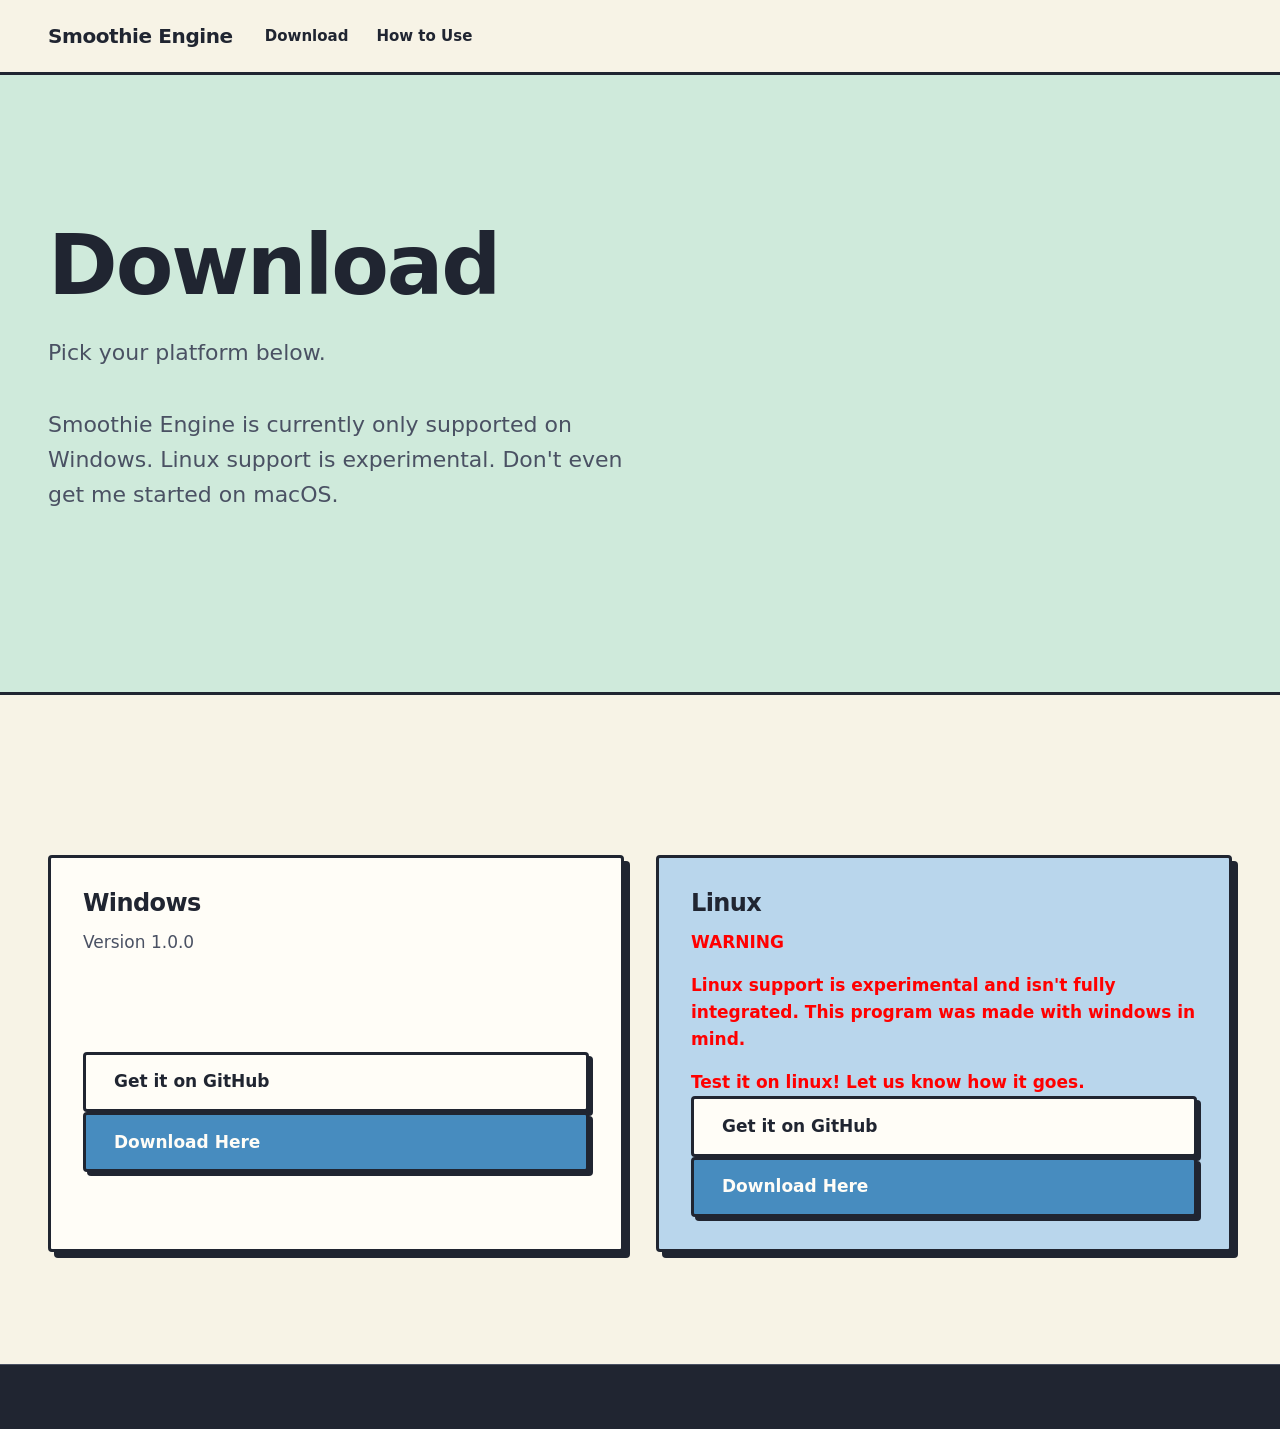
==== download.html @ fceef97a "Update GitHub link and add download button" ====
<!DOCTYPE html>
<html lang="en">
<head>
  <meta charset="UTF-8">
  <meta name="viewport" content="width=device-width, initial-scale=1">
  <title>Download - Smoothie Engine</title>
  <meta name="description" content="Download Smoothie Engine.">
  <link rel="stylesheet" href="style.css">
</head>
<body>

  <a class="skip-link" href="#main">Skip to content</a>

  <header class="site-header">
    <div class="container header-inner">
      <a class="brand" href="index.html">Smoothie Engine</a>
      <nav aria-label="Main">
        <ul class="nav-list">
          <li><a href="download.html" aria-current="page">Download</a></li>
          <li><a href="wiki.html">How to Use</a></li>
        </ul>
      </nav>
    </div>
  </header>

  <main id="main">

    <section class="hero">
      <div class="container">
        <h1>Download</h1>
        <p class="lead">Pick your platform below.</p>
        <p class="lead">Smoothie Engine is currently only supported on Windows. Linux support is experimental. Don't even get me started on macOS.</p>
      </div>
    </section>

    <section class="section">
      <div class="container">
        <div class="card-grid">
          <article class="card card-white">
            <h3>Windows</h3>
            <p>Version 1.0.0</p>
            <p> </p>
            <p> </p>
            <p> </p>
            <p> </p>
            <p> </p>
            <p> </p>
            <a class="button button-secondary" href="https://github.com/seventyyyyyyfour-cell/Smoothie-Engine/releases/tag/MainUpdate" target="_blank">Get it on GitHub</a> <a class="button" href="https://github.com/seventyyyyyyfour-cell/Smoothie-Engine/releases/download/MainUpdate/Smoothie.Engine.zip">Download Here</a>
          </article>
          <article class="card card-blue">
            <h3>Linux</h3>
            <P style="color: #ff0000; font-weight: bold;">WARNING</P>
            <p style="color: #ff0000; font-weight: bold;">Linux support is experimental and isn't fully integrated. This program was made with windows in mind.</p>
            <p style="color: #ff0000; font-weight: bold;">Test it on linux! Let us know how it goes.</p>
            <a class="button button-secondary" href="https://github.com/seventyyyyyyfour-cell/Smoothie-Engine/releases/tag/MainUpdate" target="_blank">Get it on GitHub</a> <a class="button" href="https://github.com/seventyyyyyyfour-cell/Smoothie-Engine/releases/download/MainUpdate/Smoothie.Engine.zip">Download Here</a>
          </article>
        </div>
      </div>
    </section>

  </main>

  <footer class="site-footer">
    <div class="container footer-inner">
      <ul class="nav-list">
        <li><a href="#"></a></li>
        <li><a href="#"></a></li>
      </ul>
    </div>
  </footer>

</body>
</html>
---- style.css ----
:root {
  --cream: #f7f3e6;
  --mint: #cfeadb;
  --mint-deep: #8fd0ad;
  --ink: #202531;
  --blue: #478cbf;
  --blue-soft: #b9d6ec;
  --white: #fffdf7;
  --muted: #4a5163;

  --font-body: system-ui, -apple-system, "Segoe UI", Roboto, "Helvetica Neue", Arial, sans-serif;
  --max-width: 74rem;
  --measure: 36rem;
  --border: 3px solid var(--ink);
  --shadow: 6px 6px 0 var(--ink);
  --radius: 4px;
}

*, *::before, *::after { box-sizing: border-box; }
* { margin: 0; }

html {
  -webkit-text-size-adjust: 100%;
  scroll-behavior: smooth;
  scroll-padding-top: 5rem;
}

body {
  background: var(--cream);
  color: var(--ink);
  font-family: var(--font-body);
  font-size: 1.0625rem;
  line-height: 1.6;
  min-height: 100vh;
  display: flex;
  flex-direction: column;
}

main { flex: 1; }
img, svg, video { display: block; max-width: 100%; height: auto; }

h1, h2, h3 {
  line-height: 1.1;
  letter-spacing: -0.025em;
  font-weight: 800;
}

h1 { font-size: clamp(2.75rem, 7vw + 0.5rem, 5.25rem); max-width: 14ch; }
h2 { font-size: clamp(2rem, 3.5vw + 1rem, 3.25rem); }
h3 { font-size: 1.5rem; margin-bottom: 0.75rem; }

p + p { margin-top: 1rem; }

a { color: inherit; text-underline-offset: 0.2em; }

:focus-visible {
  outline: 3px solid var(--blue);
  outline-offset: 3px;
}

.container {
  width: min(100% - 2.5rem, var(--max-width));
  margin-inline: auto;
}

.section { padding-block: clamp(4rem, 9vw, 7rem); }
.section-mint { background: var(--mint); border-block: var(--border); }

.section-intro {
  color: var(--muted);
  font-size: 1.25rem;
  margin-top: 1rem;
}

.split {
  display: grid;
  gap: 2rem 4rem;
  grid-template-columns: 1fr;
}

@media (min-width: 52rem) {
  .split { grid-template-columns: 1fr 1fr; align-items: start; }
}

.prose { max-width: var(--measure); font-size: 1.1875rem; }

.skip-link {
  position: absolute;
  left: 1rem;
  top: -4rem;
  background: var(--ink);
  color: var(--cream);
  padding: 0.6rem 1rem;
  z-index: 20;
}
.skip-link:focus { top: 1rem; }

.site-header {
  position: sticky;
  top: 0;
  z-index: 10;
  background: var(--cream);
  border-bottom: var(--border);
}

.header-inner {
  display: flex;
  align-items: center;
  gap: 2rem;
  min-height: 4.5rem;
}

.brand {
  font-weight: 800;
  font-size: 1.25rem;
  letter-spacing: -0.02em;
  text-decoration: none;
}

.header-inner nav { margin-right: auto; }

.nav-list {
  display: flex;
  gap: 1.75rem;
  list-style: none;
  padding: 0;
}

.nav-list a {
  text-decoration: none;
  font-weight: 600;
  font-size: 0.9375rem;
}

.nav-list a:hover { text-decoration: underline; text-decoration-thickness: 3px; }

@media (max-width: 52rem) {
  .header-inner nav { display: none; }
  .header-inner { justify-content: space-between; }
}

.button {
  display: inline-block;
  background: var(--blue);
  color: var(--white);
  font-weight: 700;
  text-decoration: none;
  padding: 0.85rem 1.75rem;
  border: var(--border);
  border-radius: var(--radius);
  box-shadow: 4px 4px 0 var(--ink);
  transition: transform 0.1s ease, box-shadow 0.1s ease;
}

.button:hover {
  transform: translate(2px, 2px);
  box-shadow: 2px 2px 0 var(--ink);
}

.button:active {
  transform: translate(4px, 4px);
  box-shadow: 0 0 0 var(--ink);
}

.button-small { padding: 0.5rem 1.1rem; font-size: 0.9375rem; box-shadow: 3px 3px 0 var(--ink); }

.button-secondary { background: var(--white); color: var(--ink); }

.button-row { display: flex; flex-wrap: wrap; gap: 1.25rem; }

.hero {
  background: var(--mint);
  border-bottom: var(--border);
  padding-block: clamp(4.5rem, 12vw, 9rem);
}

.lead {
  font-size: clamp(1.125rem, 1vw + 1rem, 1.375rem);
  max-width: var(--measure);
  margin-block: 1.5rem 2.25rem;
  color: var(--muted);
}

.card-grid {
  display: grid;
  gap: 2rem;
  grid-template-columns: repeat(auto-fit, minmax(17rem, 1fr));
  margin-top: 3rem;
}

.card {
  border: var(--border);
  border-radius: var(--radius);
  box-shadow: var(--shadow);
  padding: 2rem;
  min-height: 17rem;
  display: flex;
  flex-direction: column;
}

.card-white { background: var(--white); }
.card-mint { background: var(--mint); }
.card-blue { background: var(--blue-soft); }

.card p { color: var(--muted); }

.card-link {
  margin-top: auto;
  padding-top: 2rem;
  font-weight: 700;
}

.cta {
  background: var(--ink);
  color: var(--cream);
  padding-block: clamp(4rem, 10vw, 7rem);
}

.cta .lead { color: var(--blue-soft); }
.cta .lead a { color: var(--cream); }
.cta .button { border-color: var(--cream); box-shadow: 4px 4px 0 var(--mint-deep); }
.cta .button:hover { box-shadow: 2px 2px 0 var(--mint-deep); }

.site-footer {
  background: var(--ink);
  color: var(--blue-soft);
  border-top: 1px solid var(--muted);
  padding-block: 2rem;
  font-size: 0.9375rem;
}

.site-footer .nav-list a { font-weight: 500; }

.footer-inner {
  display: flex;
  flex-wrap: wrap;
  justify-content: space-between;
  gap: 1rem;
}

@media (prefers-reduced-motion: reduce) {
  html { scroll-behavior: auto; }
  * { transition: none !important; }
}
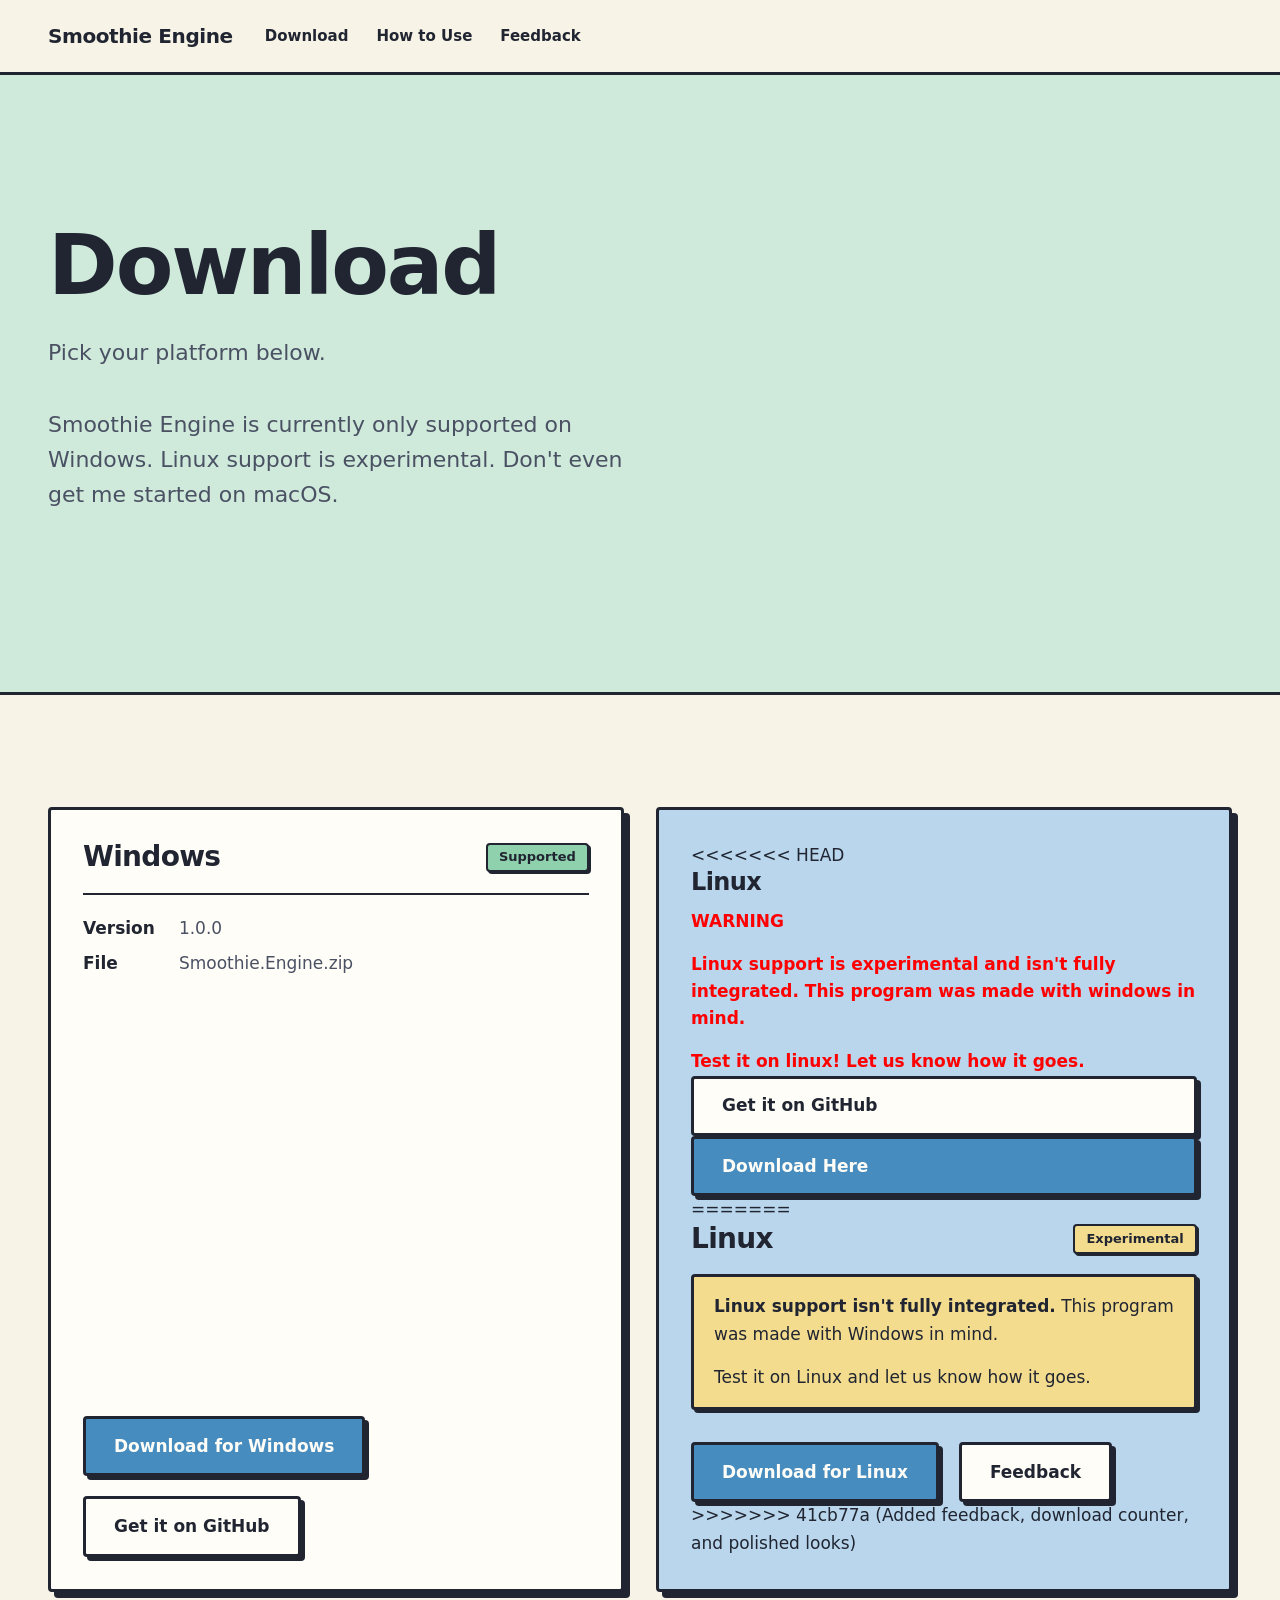
==== commit 4b071b1c: "Added feedback, download counter, and polished looks" ====
--- a/download.html
+++ b/download.html
@@ -6,6 +6,7 @@
   <title>Download - Smoothie Engine</title>
   <meta name="description" content="Download Smoothie Engine.">
   <link rel="stylesheet" href="style.css">
+  <link rel="icon" type="image/png" href="Smoothie_Engine_Icon.png">
 </head>
 <body>
 
@@ -18,6 +19,7 @@
         <ul class="nav-list">
           <li><a href="download.html" aria-current="page">Download</a></li>
           <li><a href="wiki.html">How to Use</a></li>
+          <li><a href="index.html#feedback">Feedback</a></li>
         </ul>
       </nav>
     </div>
@@ -30,30 +32,54 @@
         <h1>Download</h1>
         <p class="lead">Pick your platform below.</p>
         <p class="lead">Smoothie Engine is currently only supported on Windows. Linux support is experimental. Don't even get me started on macOS.</p>
+        <p class="download-count" aria-live="polite">
+          <strong id="dl-count">…</strong> <span>downloads</span>
+        </p>
       </div>
     </section>
 
     <section class="section">
       <div class="container">
-        <div class="card-grid">
+        <div class="card-grid download-grid">
+
           <article class="card card-white">
-            <h3>Windows</h3>
-            <p>Version 1.0.0</p>
-            <p> </p>
-            <p> </p>
-            <p> </p>
-            <p> </p>
-            <p> </p>
-            <p> </p>
-            <a class="button button-secondary" href="https://github.com/seventyyyyyyfour-cell/Smoothie-Engine/releases/tag/MainUpdate" target="_blank">Get it on GitHub</a> <a class="button" href="https://github.com/seventyyyyyyfour-cell/Smoothie-Engine/releases/download/MainUpdate/Smoothie.Engine.zip">Download Here</a>
+            <div class="card-head">
+              <h3>Windows</h3>
+              <span class="tag tag-ok">Supported</span>
+            </div>
+            <dl class="spec">
+              <dt>Version</dt><dd>1.0.0</dd>
+              <dt>File</dt><dd>Smoothie.Engine.zip</dd>
+            </dl>
+            <div class="card-actions button-row">
+              <a class="button" href="https://github.com/seventyyyyyyfour-cell/Smoothie-Engine/releases/download/MainUpdate/Smoothie.Engine.zip">Download for Windows</a>
+              <a class="button button-secondary" href="https://github.com/seventyyyyyyfour-cell/Smoothie-Engine/releases/tag/MainUpdate" target="_blank" rel="noopener">Get it on GitHub</a>
+            </div>
           </article>
+
           <article class="card card-blue">
+<<<<<<< HEAD
             <h3>Linux</h3>
             <P style="color: #ff0000; font-weight: bold;">WARNING</P>
             <p style="color: #ff0000; font-weight: bold;">Linux support is experimental and isn't fully integrated. This program was made with windows in mind.</p>
             <p style="color: #ff0000; font-weight: bold;">Test it on linux! Let us know how it goes.</p>
             <a class="button button-secondary" href="https://github.com/seventyyyyyyfour-cell/Smoothie-Engine/releases/tag/MainUpdate" target="_blank">Get it on GitHub</a> <a class="button" href="https://github.com/seventyyyyyyfour-cell/Smoothie-Engine/releases/download/MainUpdate/Smoothie.Engine.zip">Download Here</a>
+=======
+            <div class="card-head">
+              <h3>Linux</h3>
+              <span class="tag tag-warn">Experimental</span>
+            </div>
+            <div class="callout" role="note">
+              <p><strong>Linux support isn't fully integrated.</strong> This program was made with Windows in mind.</p>
+              <p>Test it on Linux and let us know how it goes.</p>
+            </div>
+            <div class="card-actions button-row">
+              <a class="button" href="https://github.com/seventyyyyyyfour-cell/Smoothie-Engine/releases/download/MainUpdate/Smoothie.Engine.zip">Download for Linux</a>
+              <a class="button button-secondary" href="index.html#feedback" target="_blank" rel="noopener">Feedback</a>
+            </div>
+>>>>>>> 41cb77a (Added feedback, download counter, and polished looks)
           </article>
+
         </div>
       </div>
     </section>
@@ -69,5 +95,48 @@
     </div>
   </footer>
 
+  <script>
+  (function () {
+    const REPO = "seventyyyyyyfour-cell/Smoothie-Engine";
+    const TAG = "MainUpdate";
+    const ASSET = "Smoothie.Engine.zip";
+    const CACHE_KEY = "dl-count-cache";
+    const CACHE_MS = 10 * 60 * 1000;
+
+    const el = document.getElementById("dl-count");
+    if (!el) return;
+
+    const show = (n) => { el.textContent = Number(n).toLocaleString(); };
+
+    try {
+      const cached = JSON.parse(localStorage.getItem(CACHE_KEY));
+      if (cached && Date.now() - cached.time < CACHE_MS) {
+        show(cached.count);
+        return;
+      }
+    } catch (e) {}
+
+    fetch(`https://api.github.com/repos/${REPO}/releases/tags/${TAG}`)
+      .then((r) => {
+        if (!r.ok) throw new Error("GitHub API error " + r.status);
+        return r.json();
+      })
+      .then((release) => {
+        const asset = release.assets.find((a) => a.name === ASSET);
+        if (!asset) throw new Error("Asset not found");
+        show(asset.download_count);
+        try {
+          localStorage.setItem(CACHE_KEY, JSON.stringify({
+            count: asset.download_count,
+            time: Date.now()
+          }));
+        } catch (e) {}
+      })
+      .catch(() => {
+        el.parentElement.style.display = "none";
+      });
+  })();
+  </script>
+
 </body>
 </html>
--- a/style.css
+++ b/style.css
@@ -7,6 +7,7 @@
   --blue-soft: #b9d6ec;
   --white: #fffdf7;
   --muted: #4a5163;
+  --warn: #f4dc8f;
 
   --font-body: system-ui, -apple-system, "Segoe UI", Roboto, "Helvetica Neue", Arial, sans-serif;
   --max-width: 74rem;
@@ -236,7 +237,256 @@
   flex-wrap: wrap;
   justify-content: space-between;
   gap: 1rem;
-}
+  align-items: center;
+}
+
+.download-count {
+  display: inline-flex;
+  align-items: baseline;
+  gap: 0.6rem;
+  margin-top: 0;
+  padding: 0.55rem 1.1rem;
+  background: var(--white);
+  color: var(--muted);
+  font-weight: 600;
+  border: var(--border);
+  border-radius: var(--radius);
+  box-shadow: 4px 4px 0 var(--ink);
+}
+
+.download-count strong {
+  color: var(--ink);
+  font-size: 1.75rem;
+  font-weight: 800;
+  line-height: 1;
+  letter-spacing: -0.02em;
+  font-variant-numeric: tabular-nums;
+}
+
+.download-grid { margin-top: 0; }
+
+.download-grid .card { min-height: 0; }
+
+.card-head {
+  display: flex;
+  align-items: center;
+  justify-content: space-between;
+  gap: 1rem;
+  margin-bottom: 1.25rem;
+}
+
+.card-head h3 { margin-bottom: 0; font-size: 1.75rem; }
+
+.tag {
+  flex: none;
+  padding: 0.15rem 0.7rem;
+  color: var(--ink);
+  font-size: 0.8125rem;
+  font-weight: 700;
+  border: 2px solid var(--ink);
+  border-radius: var(--radius);
+  box-shadow: 2px 2px 0 var(--ink);
+}
+
+.tag-ok { background: var(--mint-deep); }
+.tag-warn { background: var(--warn); }
+
+.spec {
+  display: grid;
+  grid-template-columns: auto minmax(0, 1fr);
+  gap: 0.5rem 1.5rem;
+  padding-top: 1.25rem;
+  border-top: 2px solid var(--ink);
+}
+
+.spec dt { font-weight: 700; }
+.spec dd { margin: 0; color: var(--muted); overflow-wrap: anywhere; }
+
+.callout {
+  padding: 1rem 1.25rem;
+  background: var(--warn);
+  border: var(--border);
+  border-radius: var(--radius);
+  box-shadow: 3px 3px 0 var(--ink);
+}
+
+.callout p { color: var(--ink); }
+
+.card-actions {
+  margin-top: auto;
+  padding-top: 2rem;
+}
+
+.subhead { margin-top: 2.5rem; }
+.sticky-col .subhead:first-child,
+.split > div > .subhead:first-child { margin-top: 0; }
+
+.sticky-col { align-self: start; }
+
+@media (min-width: 52rem) {
+  .sticky-col {
+    position: sticky;
+    top: 6.5rem;
+  }
+}
+
+.controls {
+  display: grid;
+  gap: 1rem;
+  margin-block: 1rem 0;
+}
+
+.control {
+  display: grid;
+  grid-template-columns: minmax(10rem, 14rem) minmax(0, 1fr);
+  gap: 0.5rem 1.5rem;
+  align-items: center;
+  background: var(--white);
+  border: var(--border);
+  border-radius: var(--radius);
+  box-shadow: 4px 4px 0 var(--ink);
+  padding: 1rem 1.25rem;
+}
+
+.control dt {
+  display: flex;
+  flex-wrap: wrap;
+  align-items: center;
+  gap: 0.4rem;
+  font-weight: 700;
+}
+
+.control dd {
+  margin: 0;
+  color: var(--muted);
+  overflow-wrap: anywhere;
+}
+
+@media (max-width: 40rem) {
+  .control { grid-template-columns: minmax(0, 1fr); }
+}
+
+kbd {
+  font: inherit;
+  font-size: 0.875rem;
+  font-weight: 700;
+  background: var(--blue-soft);
+  color: var(--ink);
+  border: 2px solid var(--ink);
+  border-radius: var(--radius);
+  box-shadow: 2px 2px 0 var(--ink);
+  padding: 0.1rem 0.6rem;
+  white-space: nowrap;
+}
+
+.key-sep { color: var(--muted); font-weight: 600; }
+
+.steps {
+  list-style: none;
+  padding: 0;
+  counter-reset: step;
+  display: grid;
+  gap: 1rem;
+  margin-top: 1.25rem;
+}
+
+.steps li {
+  counter-increment: step;
+  position: relative;
+  min-height: 2.5rem;
+  padding: 0.35rem 0 0 3.5rem;
+  font-size: 1.125rem;
+}
+
+.steps li::before {
+  content: counter(step);
+  position: absolute;
+  left: 0;
+  top: 0;
+  display: grid;
+  place-items: center;
+  width: 2.5rem;
+  height: 2.5rem;
+  background: var(--blue);
+  color: var(--white);
+  font-weight: 800;
+  border: var(--border);
+  border-radius: var(--radius);
+  box-shadow: 3px 3px 0 var(--ink);
+}
+
+.feedback-form {
+  display: grid;
+  gap: 1.25rem;
+}
+
+.field {
+  display: grid;
+  gap: 0.4rem;
+}
+
+.field label { font-weight: 700; }
+
+.field input,
+.field select,
+.field textarea {
+  width: 100%;
+  font: inherit;
+  color: var(--ink);
+  background: var(--white);
+  border: var(--border);
+  border-radius: var(--radius);
+  padding: 0.7rem 0.9rem;
+}
+
+.field textarea {
+  min-height: 9rem;
+  resize: vertical;
+}
+
+.field input:focus-visible,
+.field select:focus-visible,
+.field textarea:focus-visible {
+  outline: 3px solid var(--blue);
+  outline-offset: 3px;
+  box-shadow: 4px 4px 0 var(--ink);
+}
+
+.hp {
+  position: absolute;
+  left: -9999px;
+  width: 1px;
+  height: 1px;
+  overflow: hidden;
+}
+
+button.button {
+  font: inherit;
+  font-weight: 700;
+  cursor: pointer;
+}
+
+button.button:disabled {
+  opacity: 0.6;
+  cursor: progress;
+  transform: none;
+  box-shadow: 4px 4px 0 var(--ink);
+}
+
+.form-footer {
+  display: flex;
+  flex-wrap: wrap;
+  align-items: center;
+  gap: 1rem 1.5rem;
+}
+
+.form-status {
+  margin: 0;
+  font-weight: 600;
+}
+
+.card .form-status.is-ok { color: #1d6b43; }
+.card .form-status.is-error { color: #9b2c2c; }
 
 @media (prefers-reduced-motion: reduce) {
   html { scroll-behavior: auto; }
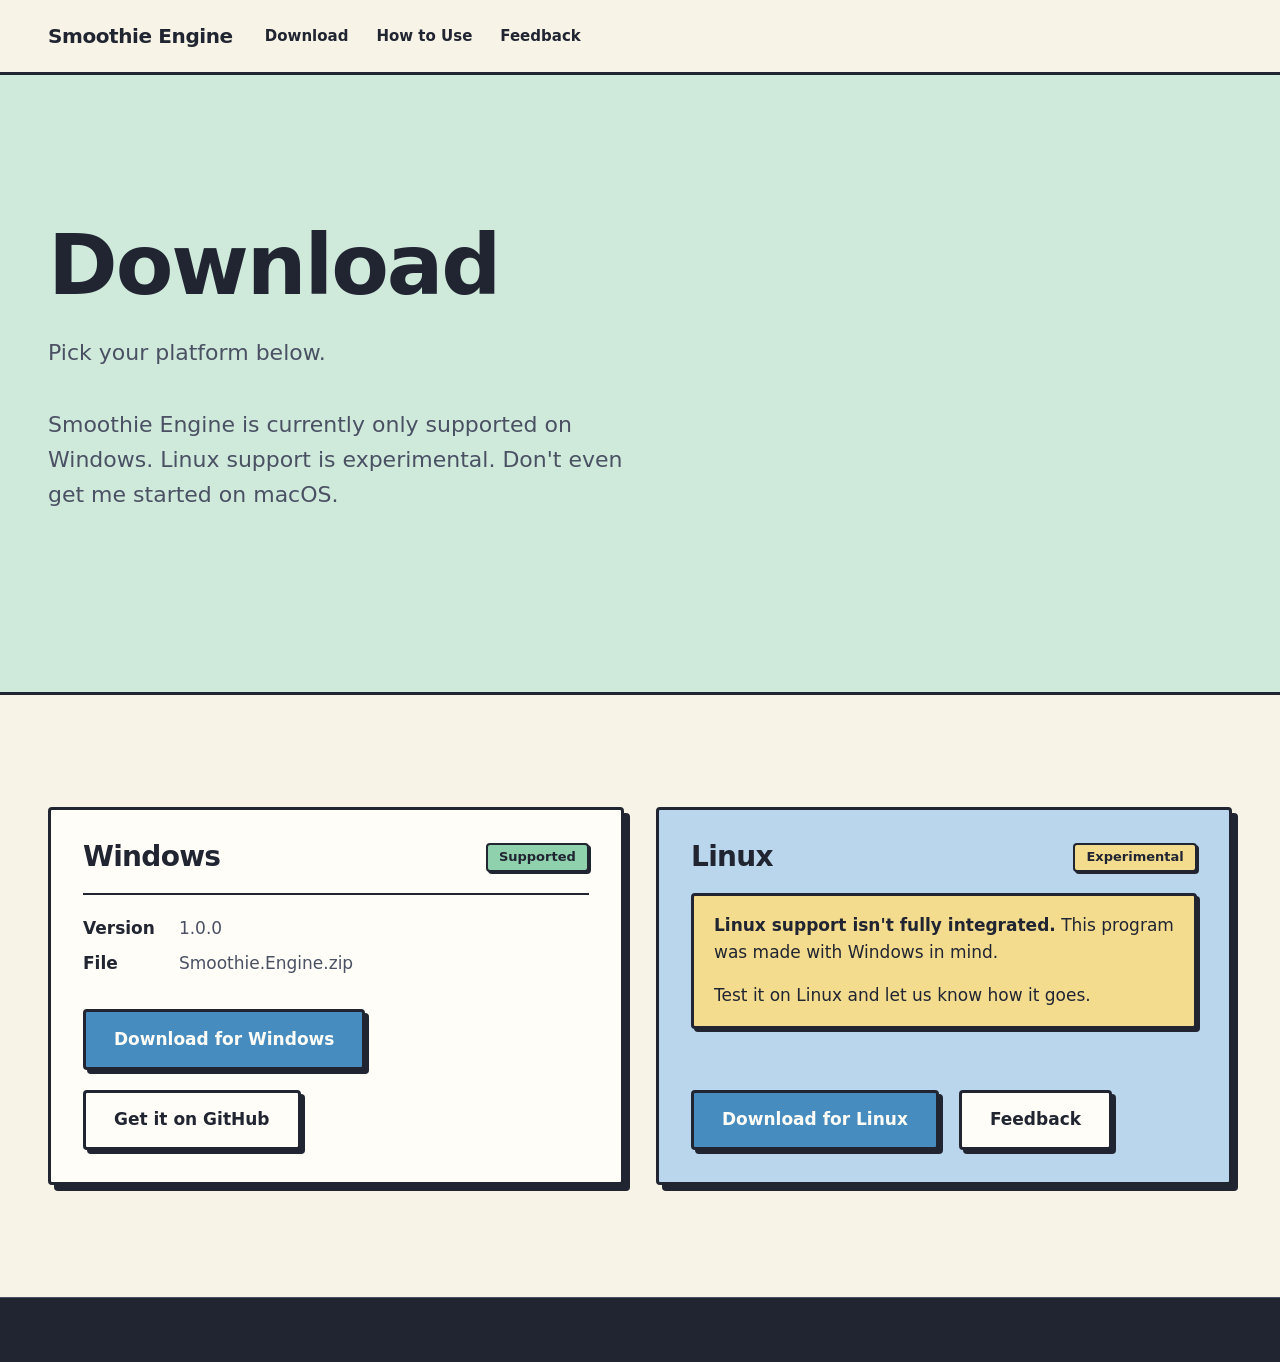
==== commit 94b0d19b: "Refactor Linux section for clarity and style" ====
--- a/download.html
+++ b/download.html
@@ -58,13 +58,6 @@
           </article>
 
           <article class="card card-blue">
-<<<<<<< HEAD
-            <h3>Linux</h3>
-            <P style="color: #ff0000; font-weight: bold;">WARNING</P>
-            <p style="color: #ff0000; font-weight: bold;">Linux support is experimental and isn't fully integrated. This program was made with windows in mind.</p>
-            <p style="color: #ff0000; font-weight: bold;">Test it on linux! Let us know how it goes.</p>
-            <a class="button button-secondary" href="https://github.com/seventyyyyyyfour-cell/Smoothie-Engine/releases/tag/MainUpdate" target="_blank">Get it on GitHub</a> <a class="button" href="https://github.com/seventyyyyyyfour-cell/Smoothie-Engine/releases/download/MainUpdate/Smoothie.Engine.zip">Download Here</a>
-=======
             <div class="card-head">
               <h3>Linux</h3>
               <span class="tag tag-warn">Experimental</span>
@@ -77,8 +70,7 @@
               <a class="button" href="https://github.com/seventyyyyyyfour-cell/Smoothie-Engine/releases/download/MainUpdate/Smoothie.Engine.zip">Download for Linux</a>
               <a class="button button-secondary" href="index.html#feedback" target="_blank" rel="noopener">Feedback</a>
             </div>
->>>>>>> 41cb77a (Added feedback, download counter, and polished looks)
-          </article>
+          </article>  
 
         </div>
       </div>
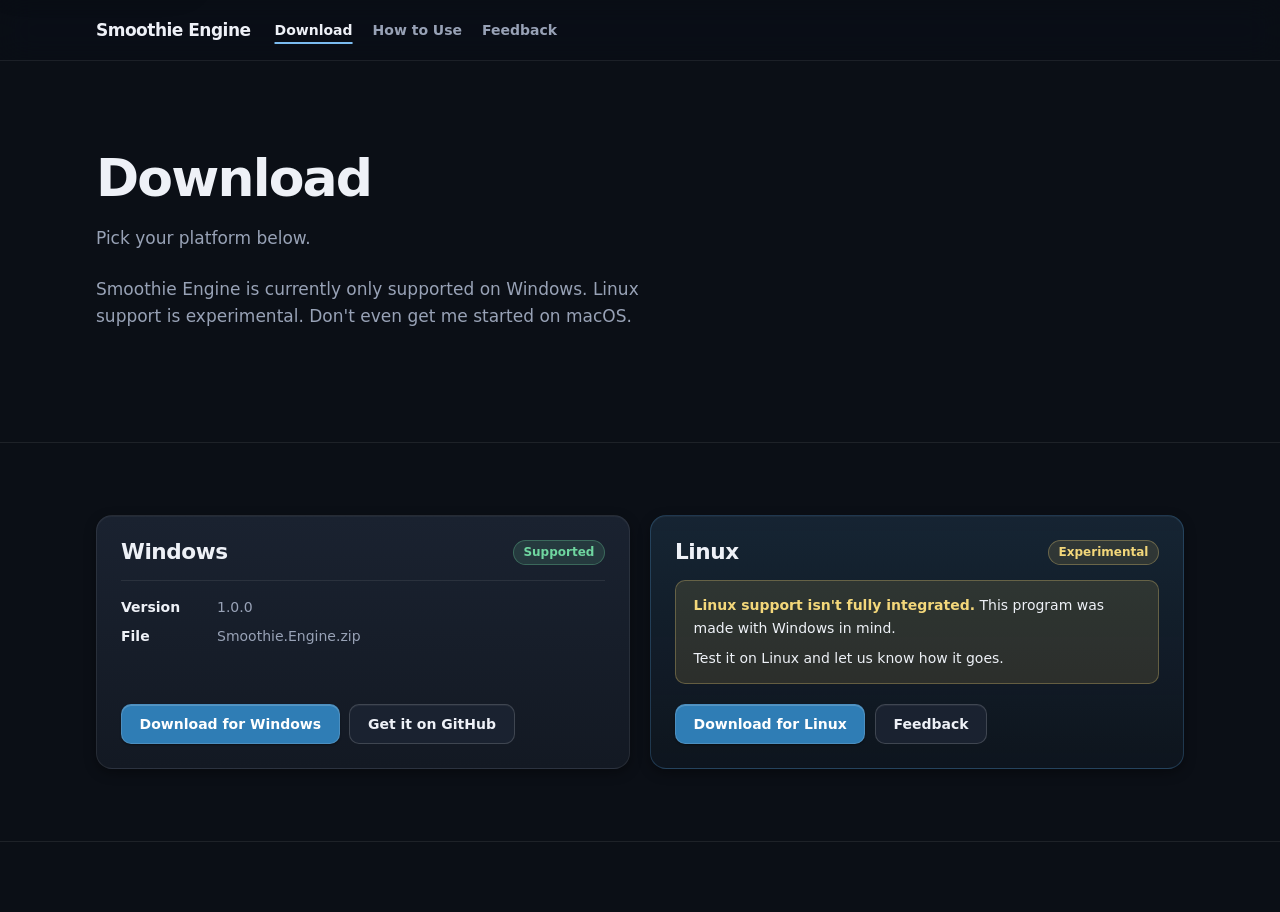
==== commit ef3dcbda: "Major looks changes" ====
--- a/download.html
+++ b/download.html
@@ -70,7 +70,7 @@
               <a class="button" href="https://github.com/seventyyyyyyfour-cell/Smoothie-Engine/releases/download/MainUpdate/Smoothie.Engine.zip">Download for Linux</a>
               <a class="button button-secondary" href="index.html#feedback" target="_blank" rel="noopener">Feedback</a>
             </div>
-          </article>  
+          </article>
 
         </div>
       </div>
--- a/style.css
+++ b/style.css
@@ -1,494 +1,369 @@
+/* I HATE CSSS IT DESERVES TO NEVER LIVE AGAIN NO THIS TOOK ME HOURS STOP IT NO */
 :root {
-  --cream: #f7f3e6;
-  --mint: #cfeadb;
-  --mint-deep: #8fd0ad;
-  --ink: #202531;
-  --blue: #478cbf;
-  --blue-soft: #b9d6ec;
-  --white: #fffdf7;
-  --muted: #4a5163;
-  --warn: #f4dc8f;
-
-  --font-body: system-ui, -apple-system, "Segoe UI", Roboto, "Helvetica Neue", Arial, sans-serif;
-  --max-width: 74rem;
-  --measure: 36rem;
-  --border: 3px solid var(--ink);
-  --shadow: 6px 6px 0 var(--ink);
-  --radius: 4px;
+  color-scheme: dark;
+  --bg: #0b0f16; --surface: #131923; --surface-alt: #1a2230; --surface-raised: #1f2938;
+  --mint: #8fd0ad; --mint-deep: #5fb98b; --mint-tint: rgb(143 208 173 / 0.08);
+  --blue: #2f7db5; --blue-hover: #3a8ccb; --blue-bright: #7bbcf0; --blue-tint: rgb(90 169 230 / 0.09);
+  --warn: rgb(244 205 90 / 0.12); --warn-text: #f3d77a;
+  --ink: #eef1f7; --muted: #98a2b6;
+  --text-primary: var(--ink); --text-secondary: var(--muted);
+  --border-color: rgb(255 255 255 / 0.08); --border-strong: rgb(255 255 255 / 0.16); --focus-color: var(--blue-bright);
+  --success: #6fd6a0; --error: #ff8a80;
+
+  --font-body: ui-sans-serif, system-ui, -apple-system, BlinkMacSystemFont, "Segoe UI", Roboto, "Helvetica Neue", Arial, sans-serif;
+  --text-xs: 0.75rem; --text-sm: 0.875rem; --text-base: 1rem; --text-lg: 1.0625rem; --text-xl: 1.25rem;
+  --leading-tight: 1.15; --leading-body: 1.6; --measure: 36rem; --max-width: 68rem;
+  --gutter: clamp(1rem, 4vw, 2rem); --section-space: clamp(2.5rem, 6vw, 4.5rem); --header-height: 3.75rem;
+
+  --radius: 10px; --radius-lg: 16px; --border-width: 1px;
+  --border: var(--border-width) solid var(--border-color);
+  --shadow-sm: 0 1px 2px rgb(0 0 0 / 0.4);
+  --shadow-md: 0 4px 12px rgb(0 0 0 / 0.35), inset 0 1px 0 rgb(255 255 255 / 0.04);
+  --shadow-lg: 0 12px 32px rgb(0 0 0 / 0.5), inset 0 1px 0 rgb(255 255 255 / 0.06);
+  --ease-out: cubic-bezier(0.2, 0.8, 0.2, 1); --duration-fast: 140ms; --duration-normal: 220ms;
 }
 
 *, *::before, *::after { box-sizing: border-box; }
 * { margin: 0; }
 
-html {
-  -webkit-text-size-adjust: 100%;
-  scroll-behavior: smooth;
-  scroll-padding-top: 5rem;
-}
-
-body {
-  background: var(--cream);
-  color: var(--ink);
-  font-family: var(--font-body);
-  font-size: 1.0625rem;
-  line-height: 1.6;
-  min-height: 100vh;
-  display: flex;
-  flex-direction: column;
-}
-
-main { flex: 1; }
+html { -webkit-text-size-adjust: 100%; scroll-behavior: smooth; background: var(--bg);
+  scroll-padding-top: calc(var(--header-height) + 1rem); }
+
+body { min-height: 100vh; min-height: 100svh; display: flex; flex-direction: column;
+  background: var(--bg); color: var(--text-primary); font-family: var(--font-body);
+  font-size: var(--text-base); line-height: var(--leading-body); -webkit-font-smoothing: antialiased;
+  text-rendering: optimizeLegibility; }
+
+main { flex: 1; min-width: 0; }
 img, svg, video { display: block; max-width: 100%; height: auto; }
-
-h1, h2, h3 {
-  line-height: 1.1;
-  letter-spacing: -0.025em;
-  font-weight: 800;
-}
-
-h1 { font-size: clamp(2.75rem, 7vw + 0.5rem, 5.25rem); max-width: 14ch; }
-h2 { font-size: clamp(2rem, 3.5vw + 1rem, 3.25rem); }
-h3 { font-size: 1.5rem; margin-bottom: 0.75rem; }
-
-p + p { margin-top: 1rem; }
-
-a { color: inherit; text-underline-offset: 0.2em; }
-
-:focus-visible {
-  outline: 3px solid var(--blue);
-  outline-offset: 3px;
-}
-
-.container {
-  width: min(100% - 2.5rem, var(--max-width));
-  margin-inline: auto;
-}
-
-.section { padding-block: clamp(4rem, 9vw, 7rem); }
-.section-mint { background: var(--mint); border-block: var(--border); }
-
-.section-intro {
-  color: var(--muted);
-  font-size: 1.25rem;
-  margin-top: 1rem;
-}
-
-.split {
-  display: grid;
-  gap: 2rem 4rem;
-  grid-template-columns: 1fr;
-}
-
+button, input, select, textarea { font: inherit; }
+button { color: inherit; }
+button, a { -webkit-tap-highlight-color: transparent; }
+a { color: var(--blue-bright); text-underline-offset: 0.2em; text-decoration-thickness: 1px; }
+a:hover { text-decoration-thickness: 2px; }
+::selection { background: rgb(123 188 240 / 0.35); color: #fff; }
+:focus { outline: none; }
+:focus-visible { outline: 2px solid var(--focus-color); outline-offset: 3px; border-radius: 4px; }
+[hidden] { display: none !important; }
+
+/* Typography */
+h1, h2, h3, h4, h5, h6 { color: var(--ink); font-weight: 700; line-height: var(--leading-tight);
+  letter-spacing: -0.02em; text-wrap: balance; }
+h1 { max-width: 20ch; font-size: clamp(2rem, 3.5vw + 1rem, 3.25rem); letter-spacing: -0.035em; }
+h2 { max-width: 28ch; font-size: clamp(1.5rem, 2vw + 0.9rem, 2.25rem); letter-spacing: -0.028em; }
+h3 { margin-bottom: 0.5rem; font-size: clamp(1.05rem, 0.8vw + 0.9rem, 1.25rem); }
+h4 { font-size: 1rem; }
+p { max-width: 68ch; }
+p + p { margin-top: 0.75rem; }
+small, .text-small { font-size: var(--text-sm); }
+strong, b { font-weight: 650; }
+
+.prose { max-width: var(--measure); font-size: var(--text-base); line-height: 1.7; overflow-wrap: anywhere; }
+.prose > * + * { margin-top: 1rem; }
+.section-intro { max-width: 38rem; margin-top: 0.6rem; color: var(--text-secondary);
+  font-size: var(--text-lg); line-height: 1.6; }
+.lead { max-width: var(--measure); margin-block: 1rem 1.5rem; color: var(--text-secondary);
+  font-size: var(--text-lg); line-height: 1.6; }
+.subhead { margin-top: 1.75rem; }
+.sticky-col .subhead:first-child, .split > div > .subhead:first-child { margin-top: 0; }
+
+/* Layout */
+.container { width: min(calc(100% - 2 * var(--gutter)), var(--max-width)); margin-inline: auto; }
+.section { padding-block: var(--section-space); }
+.section-mint { background: linear-gradient(180deg, var(--mint-tint), rgb(143 208 173 / 0.02));
+  border-block: var(--border); }
+.split { display: grid; grid-template-columns: minmax(0, 1fr); gap: clamp(1.5rem, 4vw, 3rem); }
+.split > * { min-width: 0; }
 @media (min-width: 52rem) {
-  .split { grid-template-columns: 1fr 1fr; align-items: start; }
-}
-
-.prose { max-width: var(--measure); font-size: 1.1875rem; }
-
-.skip-link {
-  position: absolute;
-  left: 1rem;
-  top: -4rem;
-  background: var(--ink);
-  color: var(--cream);
-  padding: 0.6rem 1rem;
-  z-index: 20;
-}
-.skip-link:focus { top: 1rem; }
-
-.site-header {
-  position: sticky;
-  top: 0;
-  z-index: 10;
-  background: var(--cream);
-  border-bottom: var(--border);
-}
-
-.header-inner {
-  display: flex;
-  align-items: center;
-  gap: 2rem;
-  min-height: 4.5rem;
-}
-
-.brand {
-  font-weight: 800;
-  font-size: 1.25rem;
-  letter-spacing: -0.02em;
-  text-decoration: none;
-}
-
+  .split { grid-template-columns: repeat(2, minmax(0, 1fr)); align-items: start; }
+}
+.sticky-col { min-width: 0; align-self: start; }
+@media (min-width: 64rem) {
+  .sticky-col { position: sticky; top: calc(var(--header-height) + 1.5rem); }
+}
+.button-row { display: flex; flex-wrap: wrap; align-items: center; gap: 0.75rem 1rem; }
+.stack { display: flex; flex-direction: column; gap: 0.75rem; }
+.text-muted { color: var(--text-secondary); }
+.text-center { text-align: center; }
+.text-center > h1, .text-center > h2, .text-center > p { margin-inline: auto; }
+.text-center .button-row { justify-content: center; }
+.anchor-target { scroll-margin-top: calc(var(--header-height) + 1rem); }
+
+.skip-link { position: fixed; z-index: 100; top: 0.75rem; left: 0.75rem; padding: 0.6rem 0.9rem;
+  transform: translateY(-200%); background: var(--ink); color: var(--bg); border-radius: var(--radius);
+  box-shadow: var(--shadow-lg); font-weight: 650; text-decoration: none; }
+.skip-link:focus, .skip-link:focus-visible { transform: translateY(0); }
+
+/* Header */
+.site-header { position: sticky; top: 0; z-index: 50; background: rgb(11 15 22 / 0.72);
+  -webkit-backdrop-filter: saturate(160%) blur(16px); backdrop-filter: saturate(160%) blur(16px);
+  border-bottom: var(--border); }
+.header-inner { min-height: var(--header-height); display: flex; align-items: center; gap: 1.5rem; }
+.brand { flex-shrink: 0; color: var(--ink); font-size: 1.0625rem; font-weight: 750; letter-spacing: -0.03em;
+  line-height: 1.2; text-decoration: none; }
+.brand:hover { text-decoration: none; }
 .header-inner nav { margin-right: auto; }
-
-.nav-list {
-  display: flex;
-  gap: 1.75rem;
-  list-style: none;
-  padding: 0;
-}
-
-.nav-list a {
-  text-decoration: none;
-  font-weight: 600;
-  font-size: 0.9375rem;
-}
-
-.nav-list a:hover { text-decoration: underline; text-decoration-thickness: 3px; }
-
+.nav-list { display: flex; align-items: center; flex-wrap: wrap; gap: 0.25rem 1.25rem; padding: 0; list-style: none; }
+.nav-list a { display: inline-block; padding-block: 0.35rem; color: var(--text-secondary);
+  font-size: var(--text-sm); font-weight: 550; text-decoration: none;
+  transition: color var(--duration-fast) ease; }
+.nav-list a:hover { color: var(--ink); text-decoration: none; }
+.nav-list a[aria-current="page"] { color: var(--ink); text-decoration: underline;
+  text-decoration-color: var(--blue-bright); text-decoration-thickness: 2px; text-underline-offset: 0.5em; }
+.header-actions { display: flex; align-items: center; gap: 0.5rem; margin-left: auto; }
 @media (max-width: 52rem) {
+  .header-inner { gap: 1rem; justify-content: space-between; }
   .header-inner nav { display: none; }
-  .header-inner { justify-content: space-between; }
-}
-
-.button {
-  display: inline-block;
-  background: var(--blue);
-  color: var(--white);
-  font-weight: 700;
-  text-decoration: none;
-  padding: 0.85rem 1.75rem;
-  border: var(--border);
-  border-radius: var(--radius);
-  box-shadow: 4px 4px 0 var(--ink);
-  transition: transform 0.1s ease, box-shadow 0.1s ease;
-}
-
-.button:hover {
-  transform: translate(2px, 2px);
-  box-shadow: 2px 2px 0 var(--ink);
-}
-
-.button:active {
-  transform: translate(4px, 4px);
-  box-shadow: 0 0 0 var(--ink);
-}
-
-.button-small { padding: 0.5rem 1.1rem; font-size: 0.9375rem; box-shadow: 3px 3px 0 var(--ink); }
-
-.button-secondary { background: var(--white); color: var(--ink); }
-
-.button-row { display: flex; flex-wrap: wrap; gap: 1.25rem; }
-
-.hero {
-  background: var(--mint);
-  border-bottom: var(--border);
-  padding-block: clamp(4.5rem, 12vw, 9rem);
-}
-
-.lead {
-  font-size: clamp(1.125rem, 1vw + 1rem, 1.375rem);
-  max-width: var(--measure);
-  margin-block: 1.5rem 2.25rem;
-  color: var(--muted);
-}
-
-.card-grid {
-  display: grid;
-  gap: 2rem;
-  grid-template-columns: repeat(auto-fit, minmax(17rem, 1fr));
-  margin-top: 3rem;
-}
-
-.card {
-  border: var(--border);
-  border-radius: var(--radius);
-  box-shadow: var(--shadow);
-  padding: 2rem;
-  min-height: 17rem;
-  display: flex;
-  flex-direction: column;
-}
-
-.card-white { background: var(--white); }
-.card-mint { background: var(--mint); }
-.card-blue { background: var(--blue-soft); }
-
-.card p { color: var(--muted); }
-
-.card-link {
-  margin-top: auto;
-  padding-top: 2rem;
-  font-weight: 700;
-}
-
-.cta {
-  background: var(--ink);
-  color: var(--cream);
-  padding-block: clamp(4rem, 10vw, 7rem);
-}
-
-.cta .lead { color: var(--blue-soft); }
-.cta .lead a { color: var(--cream); }
-.cta .button { border-color: var(--cream); box-shadow: 4px 4px 0 var(--mint-deep); }
-.cta .button:hover { box-shadow: 2px 2px 0 var(--mint-deep); }
-
-.site-footer {
-  background: var(--ink);
-  color: var(--blue-soft);
-  border-top: 1px solid var(--muted);
-  padding-block: 2rem;
-  font-size: 0.9375rem;
-}
-
-.site-footer .nav-list a { font-weight: 500; }
-
-.footer-inner {
-  display: flex;
-  flex-wrap: wrap;
-  justify-content: space-between;
-  gap: 1rem;
-  align-items: center;
-}
-
-.download-count {
-  display: inline-flex;
-  align-items: baseline;
-  gap: 0.6rem;
-  margin-top: 0;
-  padding: 0.55rem 1.1rem;
-  background: var(--white);
-  color: var(--muted);
-  font-weight: 600;
-  border: var(--border);
-  border-radius: var(--radius);
-  box-shadow: 4px 4px 0 var(--ink);
-}
-
-.download-count strong {
-  color: var(--ink);
-  font-size: 1.75rem;
-  font-weight: 800;
-  line-height: 1;
-  letter-spacing: -0.02em;
-  font-variant-numeric: tabular-nums;
-}
-
+  .header-actions { margin-left: auto; }
+}
+
+/* Buttons */
+.button { min-height: 2.5rem; display: inline-flex; align-items: center; justify-content: center;
+  gap: 0.5rem; padding: 0.5rem 1.1rem; background: var(--blue); color: #fff;
+  border: 1px solid rgb(255 255 255 / 0.14); border-radius: var(--radius);
+  box-shadow: 0 1px 2px rgb(0 0 0 / 0.4), inset 0 1px 0 rgb(255 255 255 / 0.18);
+  font-family: inherit; font-size: var(--text-sm); font-weight: 650; line-height: 1.3; text-align: center;
+  text-decoration: none; cursor: pointer;
+  transition: transform var(--duration-fast) var(--ease-out), box-shadow var(--duration-fast) var(--ease-out),
+    background-color var(--duration-fast) ease, border-color var(--duration-fast) ease; }
+.button:hover { color: #fff; text-decoration: none; }
+.button:focus-visible { outline-offset: 3px; border-radius: var(--radius); }
+.button:active { transform: translateY(1px); }
+.button-small { min-height: 2.125rem; padding: 0.35rem 0.8rem; font-size: var(--text-xs); }
+.button-secondary { background: var(--surface-alt); color: var(--ink); border-color: var(--border-strong);
+  box-shadow: inset 0 1px 0 rgb(255 255 255 / 0.05); }
+.button-secondary:hover { background: var(--surface-raised); color: var(--ink); }
+.button:disabled, .button[aria-disabled="true"] { opacity: 0.5; cursor: not-allowed; transform: none; }
+.button-row .button { flex-shrink: 0; }
+@media (hover: hover) and (pointer: fine) {
+  .button:hover:not(:disabled):not([aria-disabled="true"]) { background: var(--blue-hover);
+    box-shadow: 0 0 0 4px rgb(90 169 230 / 0.15), inset 0 1px 0 rgb(255 255 255 / 0.2); }
+  .button-secondary:hover:not(:disabled) { background: var(--surface-raised); border-color: rgb(255 255 255 / 0.26);
+    box-shadow: inset 0 1px 0 rgb(255 255 255 / 0.06); }
+}
+
+/* Hero */
+.hero { position: relative; overflow: clip; padding-block: clamp(3rem, 8vw, 5.5rem);
+  background: var(--bg);
+  border-bottom: var(--border); }
+.hero .container { position: relative; z-index: 1; }
+.hero h1 { max-width: 18ch; }
+.hero .lead { max-width: 34rem; }
+.hero .button-row { margin-top: 1.5rem; }
+.hero-eyebrow { display: inline-flex; align-items: center; gap: 0.5rem; margin-bottom: 1rem;
+  padding: 0.25rem 0.7rem; background: var(--mint-tint); color: var(--mint);
+  border: 1px solid rgb(143 208 173 / 0.25); border-radius: 999px;
+  font-size: var(--text-xs); font-weight: 600; }
+.hero-note { margin-top: 1rem; color: var(--text-secondary); font-size: var(--text-sm); }
+ 
+/* Cards */
+.card-grid { display: grid; grid-template-columns: repeat(auto-fit, minmax(min(100%, 15rem), 1fr));
+  gap: clamp(0.875rem, 2vw, 1.25rem); margin-top: clamp(1.5rem, 4vw, 2rem); }
+.card-grid > * { min-width: 0; }
+.card { min-width: 0; display: flex; flex-direction: column; padding: clamp(1rem, 2.5vw, 1.5rem);
+  border: var(--border); border-radius: var(--radius-lg); box-shadow: var(--shadow-md);
+  overflow-wrap: anywhere;
+  transition: transform var(--duration-fast) var(--ease-out), box-shadow var(--duration-fast) var(--ease-out),
+    border-color var(--duration-fast) ease; }
+.card-white { background: linear-gradient(180deg, var(--surface-alt), var(--surface)); }
+.card-mint { background: linear-gradient(180deg, rgb(143 208 173 / 0.12), rgb(143 208 173 / 0.04));
+  border-color: rgb(143 208 173 / 0.22); }
+.card-blue { background: linear-gradient(180deg, rgb(90 169 230 / 0.14), rgb(90 169 230 / 0.04));
+  border-color: rgb(90 169 230 / 0.24); }
+.card > :first-child { margin-top: 0; }
+.card h3 { margin-bottom: 0.5rem; }
+.card p { color: var(--text-secondary); font-size: var(--text-sm); line-height: 1.6; }
+.card p + p { margin-top: 0.6rem; }
+.card-link { margin-top: auto; padding-top: 1.25rem; color: var(--blue-bright); font-weight: 650;
+  font-size: var(--text-sm); text-decoration-thickness: 1px; text-underline-offset: 0.25em; }
+.card-link:hover { color: #a5d3f7; }
+.card-interactive { color: inherit; text-decoration: none; cursor: pointer; }
+.card-interactive:hover { color: inherit; text-decoration: none; }
+.card-interactive:focus-visible { outline-offset: 4px; border-radius: var(--radius-lg); }
+@media (hover: hover) and (pointer: fine) {
+  .card-interactive:hover { transform: translateY(-2px); box-shadow: var(--shadow-lg);
+    border-color: var(--border-strong); }
+}
+.card-head { display: flex; align-items: flex-start; justify-content: space-between; flex-wrap: wrap;
+  gap: 0.5rem 0.75rem; margin-bottom: 0.9rem; }
+.card-head h3 { margin-bottom: 0; font-size: clamp(1.1rem, 1.2vw + 0.85rem, 1.35rem); }
+
+.tag { flex: none; display: inline-flex; align-items: center; justify-content: center;
+  padding: 0.1rem 0.6rem; color: var(--ink); border: 1px solid var(--border-strong); border-radius: 999px;
+  font-size: var(--text-xs); font-weight: 650; line-height: 1.6; }
+.tag-ok { background: rgb(111 214 160 / 0.14); color: var(--success); border-color: rgb(111 214 160 / 0.3); }
+.tag-warn { background: var(--warn); color: var(--warn-text); border-color: rgb(243 215 122 / 0.3); }
+
+.download-count { width: fit-content; max-width: 100%; display: inline-flex; align-items: baseline;
+  flex-wrap: wrap; gap: 0.5rem; padding: 0.5rem 0.85rem; background: var(--surface);
+  color: var(--text-secondary); border: var(--border); border-radius: var(--radius);
+  font-size: var(--text-sm); font-weight: 550; }
+.download-count strong { color: var(--ink); font-size: clamp(1.25rem, 2vw, 1.5rem); font-weight: 750;
+  line-height: 1; letter-spacing: -0.03em; font-variant-numeric: tabular-nums; }
 .download-grid { margin-top: 0; }
-
 .download-grid .card { min-height: 0; }
-
-.card-head {
-  display: flex;
-  align-items: center;
-  justify-content: space-between;
-  gap: 1rem;
-  margin-bottom: 1.25rem;
-}
-
-.card-head h3 { margin-bottom: 0; font-size: 1.75rem; }
-
-.tag {
-  flex: none;
-  padding: 0.15rem 0.7rem;
-  color: var(--ink);
-  font-size: 0.8125rem;
-  font-weight: 700;
-  border: 2px solid var(--ink);
-  border-radius: var(--radius);
-  box-shadow: 2px 2px 0 var(--ink);
-}
-
-.tag-ok { background: var(--mint-deep); }
-.tag-warn { background: var(--warn); }
-
-.spec {
-  display: grid;
-  grid-template-columns: auto minmax(0, 1fr);
-  gap: 0.5rem 1.5rem;
-  padding-top: 1.25rem;
-  border-top: 2px solid var(--ink);
-}
-
-.spec dt { font-weight: 700; }
-.spec dd { margin: 0; color: var(--muted); overflow-wrap: anywhere; }
-
-.callout {
-  padding: 1rem 1.25rem;
-  background: var(--warn);
-  border: var(--border);
-  border-radius: var(--radius);
-  box-shadow: 3px 3px 0 var(--ink);
-}
-
-.callout p { color: var(--ink); }
-
-.card-actions {
-  margin-top: auto;
-  padding-top: 2rem;
-}
-
-.subhead { margin-top: 2.5rem; }
-.sticky-col .subhead:first-child,
-.split > div > .subhead:first-child { margin-top: 0; }
-
-.sticky-col { align-self: start; }
-
-@media (min-width: 52rem) {
-  .sticky-col {
-    position: sticky;
-    top: 6.5rem;
-  }
-}
-
-.controls {
-  display: grid;
-  gap: 1rem;
-  margin-block: 1rem 0;
-}
-
-.control {
-  display: grid;
-  grid-template-columns: minmax(10rem, 14rem) minmax(0, 1fr);
-  gap: 0.5rem 1.5rem;
-  align-items: center;
-  background: var(--white);
-  border: var(--border);
-  border-radius: var(--radius);
-  box-shadow: 4px 4px 0 var(--ink);
-  padding: 1rem 1.25rem;
-}
-
-.control dt {
-  display: flex;
-  flex-wrap: wrap;
-  align-items: center;
-  gap: 0.4rem;
-  font-weight: 700;
-}
-
-.control dd {
-  margin: 0;
-  color: var(--muted);
-  overflow-wrap: anywhere;
-}
-
+.download-grid .card-actions { margin-top: auto; }
+
+.spec { display: grid; grid-template-columns: minmax(5rem, auto) minmax(0, 1fr); gap: 0.5rem 1rem;
+  padding-top: 1rem; border-top: var(--border); font-size: var(--text-sm); line-height: 1.55; }
+.spec dt { font-weight: 650; }
+.spec dd { min-width: 0; margin: 0; color: var(--text-secondary); overflow-wrap: anywhere; word-break: normal; }
+.spec + .spec { margin-top: 1rem; }
+
+.callout { padding: 0.85rem 1.1rem; background: var(--warn); color: var(--ink);
+  border: 1px solid rgb(243 215 122 / 0.28); border-radius: var(--radius); }
+.callout p { color: var(--ink); font-size: var(--text-sm); }
+.callout p + p { margin-top: 0.5rem; }
+.callout strong { color: var(--warn-text); font-weight: 700; }
+.callout a { color: var(--warn-text); font-weight: 650; }
+
+.card-actions { display: flex; flex-wrap: wrap; align-items: center; gap: 0.6rem; margin-top: auto;
+  padding-top: 1.25rem; }
+.card-actions .button { max-width: 100%; }
+
+/* Controls aka keys */
+.controls { display: grid; gap: 0.6rem; margin-top: 0.75rem; }
+.control { display: grid; grid-template-columns: minmax(9rem, 13rem) minmax(0, 1fr); gap: 0.4rem 1.25rem;
+  align-items: start; min-width: 0; padding: 0.75rem 1rem; background: var(--surface); border: var(--border);
+  border-radius: var(--radius); }
+.control dt { display: flex; flex-wrap: wrap; align-items: center; gap: 0.35rem; font-weight: 650; }
+  font-size: var(--text-sm); }
+.control dd { min-width: 0; margin: 0; color: var(--text-secondary); font-size: var(--text-sm);
+  overflow-wrap: anywhere; }
+.control dd p + p { margin-top: 0.5rem; }
+
+kbd { display: inline-block; padding: 0.05rem 0.45rem; background: var(--surface-raised); color: var(--ink);
+  border: 1px solid var(--border-strong); border-bottom-width: 2px; border-radius: 6px;
+  font-family: var(--font-body); font-size: var(--text-xs); font-weight: 650; line-height: 1.5;
+  white-space: nowrap; }
+.key-sep { color: var(--text-secondary); font-weight: 500; }
+
+.steps { display: grid; gap: 1rem; margin-top: 1.25rem; padding: 0; list-style: none; counter-reset: step; }
+.steps li { position: relative; min-height: 2rem; padding: 0.2rem 0 0 2.75rem; font-size: var(--text-base);
+  line-height: 1.6; counter-increment: step; }
+.steps li::before { content: counter(step); position: absolute; top: 0; left: 0; display: grid;
+  place-items: center; width: 2rem; height: 2rem; background: var(--blue-tint); color: var(--blue-bright);
+  border: 1px solid rgb(90 169 230 / 0.3); border-radius: 999px; font-size: var(--text-sm); font-weight: 700;
+  font-variant-numeric: tabular-nums; }
+.steps li > :first-child { margin-top: 0; }
+
+/* Forms */
+.feedback-form { display: grid; gap: 1rem; }
+.field { display: grid; gap: 0.35rem; min-width: 0; }
+.field label { color: var(--ink); font-size: var(--text-sm); font-weight: 650; }
+.field input, .field select, .field textarea { width: 100%; min-width: 0; min-height: 2.5rem;
+  padding: 0.55rem 0.75rem; background: var(--bg); color: var(--ink);
+  border: 1px solid var(--border-strong); border-radius: var(--radius); font: inherit; font-size: var(--text-base);
+  line-height: 1.5; transition: border-color var(--duration-fast) ease, box-shadow var(--duration-fast) ease; }
+.field textarea { min-height: 7.5rem; resize: vertical; }
+.field input::placeholder, .field textarea::placeholder { color: #6c7589; opacity: 1; }
+.field input:hover, .field select:hover, .field textarea:hover { border-color: rgb(255 255 255 / 0.26); }
+.field input:focus-visible, .field select:focus-visible, .field textarea:focus-visible {
+  outline: none; border-color: var(--blue-bright); box-shadow: 0 0 0 3px rgb(123 188 240 / 0.22); }
+.field input:disabled, .field select:disabled, .field textarea:disabled { opacity: 0.55; cursor: not-allowed; }
+.field input[aria-invalid="true"], .field select[aria-invalid="true"], .field textarea[aria-invalid="true"] {
+  border-color: var(--error); }
+.field-help { color: var(--text-secondary); font-size: var(--text-sm); }
+.field-error { color: var(--error); font-size: var(--text-sm); font-weight: 600; }
+.hp { position: absolute !important; left: -9999px !important; width: 1px !important;
+  height: 1px !important; overflow: hidden !important; clip-path: inset(50%); white-space: nowrap; }
+button.button { font-family: inherit; font-weight: 650; cursor: pointer; }
+button.button:disabled { opacity: 0.6; cursor: wait; transform: none; }
+.form-footer { display: flex; flex-wrap: wrap; align-items: center; gap: 0.75rem 1.25rem; }
+.form-status { margin: 0; font-size: var(--text-sm); font-weight: 600; overflow-wrap: anywhere; }
+.card .form-status.is-ok { color: var(--success); }
+.card .form-status.is-error { color: var(--error); }
+.form-status:empty { display: none; }
+
+/* CTA and footer */
+.cta { padding-block: clamp(2.5rem, 7vw, 4.5rem); color: var(--ink);
+  background:
+    radial-gradient(40rem 18rem at 50% 120%, rgb(47 125 181 / 0.35), transparent 70%),
+    var(--surface);
+  border-top: var(--border); }
+.cta h1, .cta h2, .cta h3, .cta h4 { color: #fff; }
+.cta .lead, .cta .section-intro { color: var(--text-secondary); }
+.cta .lead a, .cta a:not(.button) { color: var(--blue-bright); }
+.cta .button-secondary { background: var(--surface-raised); color: var(--ink); }
+.cta .button:focus-visible { outline-color: var(--mint); }
+.site-footer { padding-block: 1.5rem; background: var(--bg); color: var(--text-secondary);
+  border-top: var(--border); font-size: var(--text-sm); }
+.site-footer a { color: var(--text-secondary); }
+.site-footer a:hover { color: var(--ink); }
+.site-footer .nav-list { gap: 0.4rem 1.1rem; }
+.site-footer .nav-list a { color: inherit; font-weight: 500; }
+.site-footer .nav-list a:hover { color: var(--ink); }
+.footer-inner { display: flex; flex-wrap: wrap; justify-content: space-between; align-items: center; gap: 1rem 2rem; }
+.footer-inner > * { min-width: 0; }
+.footer-copy { max-width: 36rem; }
+.footer-inner .nav-list { justify-content: flex-end; }
 @media (max-width: 40rem) {
-  .control { grid-template-columns: minmax(0, 1fr); }
-}
-
-kbd {
-  font: inherit;
-  font-size: 0.875rem;
-  font-weight: 700;
-  background: var(--blue-soft);
-  color: var(--ink);
-  border: 2px solid var(--ink);
-  border-radius: var(--radius);
-  box-shadow: 2px 2px 0 var(--ink);
-  padding: 0.1rem 0.6rem;
-  white-space: nowrap;
-}
-
-.key-sep { color: var(--muted); font-weight: 600; }
-
-.steps {
-  list-style: none;
-  padding: 0;
-  counter-reset: step;
-  display: grid;
-  gap: 1rem;
-  margin-top: 1.25rem;
-}
-
-.steps li {
-  counter-increment: step;
-  position: relative;
-  min-height: 2.5rem;
-  padding: 0.35rem 0 0 3.5rem;
-  font-size: 1.125rem;
-}
-
-.steps li::before {
-  content: counter(step);
-  position: absolute;
-  left: 0;
-  top: 0;
-  display: grid;
-  place-items: center;
-  width: 2.5rem;
-  height: 2.5rem;
-  background: var(--blue);
-  color: var(--white);
-  font-weight: 800;
-  border: var(--border);
-  border-radius: var(--radius);
-  box-shadow: 3px 3px 0 var(--ink);
-}
-
-.feedback-form {
-  display: grid;
-  gap: 1.25rem;
-}
-
-.field {
-  display: grid;
-  gap: 0.4rem;
-}
-
-.field label { font-weight: 700; }
-
-.field input,
-.field select,
-.field textarea {
-  width: 100%;
-  font: inherit;
-  color: var(--ink);
-  background: var(--white);
-  border: var(--border);
-  border-radius: var(--radius);
-  padding: 0.7rem 0.9rem;
-}
-
-.field textarea {
-  min-height: 9rem;
-  resize: vertical;
-}
-
-.field input:focus-visible,
-.field select:focus-visible,
-.field textarea:focus-visible {
-  outline: 3px solid var(--blue);
-  outline-offset: 3px;
-  box-shadow: 4px 4px 0 var(--ink);
-}
-
-.hp {
-  position: absolute;
-  left: -9999px;
-  width: 1px;
-  height: 1px;
-  overflow: hidden;
-}
-
-button.button {
-  font: inherit;
-  font-weight: 700;
-  cursor: pointer;
-}
-
-button.button:disabled {
-  opacity: 0.6;
-  cursor: progress;
-  transform: none;
-  box-shadow: 4px 4px 0 var(--ink);
-}
-
-.form-footer {
-  display: flex;
-  flex-wrap: wrap;
-  align-items: center;
-  gap: 1rem 1.5rem;
-}
-
-.form-status {
-  margin: 0;
-  font-weight: 600;
-}
-
-.card .form-status.is-ok { color: #1d6b43; }
-.card .form-status.is-error { color: #9b2c2c; }
+  .footer-inner { flex-direction: column; align-items: flex-start; }
+  .footer-inner .nav-list { justify-content: flex-start; }
+}
+
+/* Tables and code */
+.table-wrap { max-width: 100%; overflow-x: auto; background: var(--surface); border: var(--border);
+  border-radius: var(--radius-lg); }
+table { width: 100%; border-collapse: collapse; text-align: left; font-size: var(--text-sm); }
+th, td { padding: 0.6rem 0.9rem; border-bottom: var(--border); vertical-align: top; }
+th { background: var(--surface-alt); color: var(--ink); font-weight: 650; }
+td { overflow-wrap: anywhere; }
+tbody tr:last-child td { border-bottom: 0; }
+tbody tr:nth-child(even) { background: rgb(255 255 255 / 0.02); }
+pre, code { font-family: ui-monospace, SFMono-Regular, Menlo, Monaco, Consolas, "Liberation Mono", monospace; }
+pre { max-width: 100%; overflow-x: auto; padding: 0.85rem 1rem; background: #070a10; color: #dfe5f0;
+  border: var(--border); border-radius: var(--radius); font-size: var(--text-sm); line-height: 1.65; }
+:not(pre) > code { padding: 0.1em 0.35em; background: var(--surface-raised); color: var(--blue-bright);
+  border-radius: 4px; font-size: 0.9em; overflow-wrap: anywhere; }
+
+@media (max-width: 52rem) {
+  :root { --header-height: 3.5rem; }
+  .split { gap: 1.5rem; }
+  .sticky-col { position: static; }
+}
+@media (max-width: 40rem) {
+  :root { --gutter: 1rem; --section-space: clamp(2.25rem, 9vw, 3.5rem); }
+  .hero { padding-block: 2.5rem; }
+  .button-row .button { width: 100%; }
+  .card-grid { grid-template-columns: minmax(0, 1fr); gap: 0.875rem; }
+  .card { padding: 1.1rem; }
+  .control { grid-template-columns: minmax(0, 1fr); gap: 0.35rem; padding: 0.75rem 0.9rem; }
+  .spec { grid-template-columns: minmax(0, 1fr); gap: 0.2rem; }
+  .spec dd { margin-bottom: 0.5rem; }
+  .form-footer { align-items: stretch; }
+  .form-footer .button { width: 100%; }
+  th, td { padding: 0.5rem 0.65rem; }
+}
+@media (max-width: 22rem) {
+  :root { --gutter: 0.875rem; }
+  .card { padding: 0.9rem; }
+  .card-head { flex-direction: column; }
+  .tag { max-width: 100%; white-space: normal; }
+}
 
 @media (prefers-reduced-motion: reduce) {
   html { scroll-behavior: auto; }
-  * { transition: none !important; }
+  *, *::before, *::after { scroll-behavior: auto !important; animation-duration: 0.01ms !important;
+    animation-iteration-count: 1 !important; transition-duration: 0.01ms !important; }
+}
+
+/* Print falls back to a plain light page to save ink */
+@media print {
+  :root { color-scheme: light; --ink: #000; --text-primary: #000; --text-secondary: #333; --bg: #fff;
+    --border-color: #999; --border-strong: #999; }
+  html, body { background: #fff; color: #000; }
+  body { min-height: 0; font-size: 11pt; }
+  .site-header { position: static; background: #fff; border-bottom: 1px solid #999;
+    -webkit-backdrop-filter: none; backdrop-filter: none; }
+  .hero, .cta, .section-mint, .site-footer { background: #fff; color: #000; border-color: #999; }
+  h1, h2, h3, h4, .brand, .cta h1, .cta h2, .cta h3, .cta a:not(.button), .site-footer a { color: #000; }
+  .button, .card, .callout, .control, .download-count, .tag { background: #fff; box-shadow: none;
+    color: #000; print-color-adjust: economy; }
+  .button-row, .card-actions, .header-actions, .skip-link { display: none !important; }
+  .section { padding-block: 1.25rem; }
+  .card, .callout, .control { break-inside: avoid; }
+  a { color: #000; text-decoration: underline; }
+  pre { background: #f3f3f3; color: #000; }
+  pre, code { white-space: pre-wrap; overflow-wrap: anywhere; }
 }
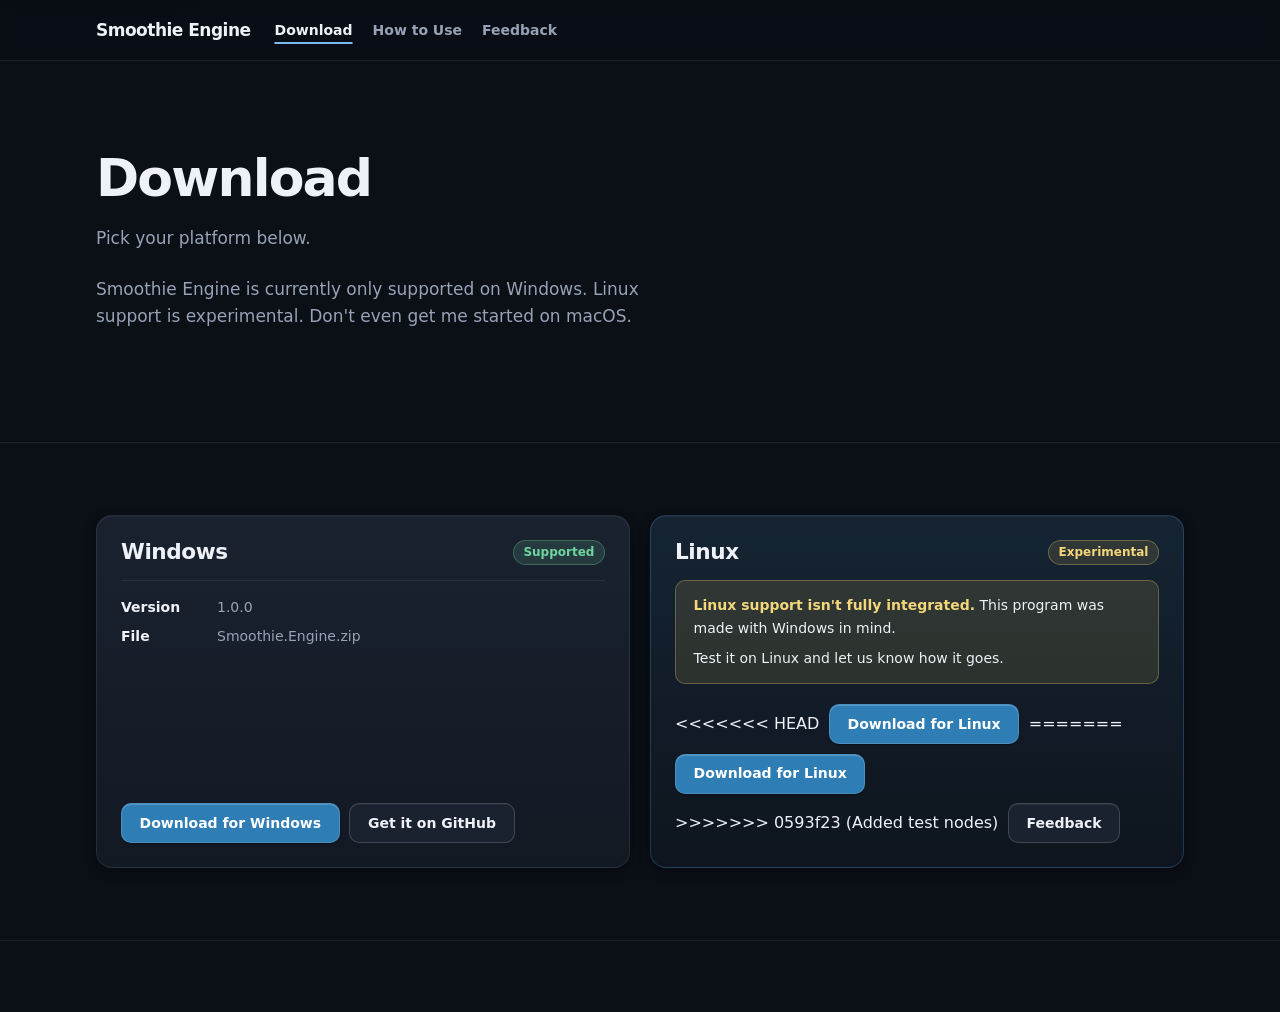
==== commit 3c00bb6c: "git add download.html git rebase --continue git pushAdded test nodes" ====
--- a/download.html
+++ b/download.html
@@ -52,7 +52,7 @@
               <dt>File</dt><dd>Smoothie.Engine.zip</dd>
             </dl>
             <div class="card-actions button-row">
-              <a class="button" href="https://github.com/seventyyyyyyfour-cell/Smoothie-Engine/releases/download/MainUpdate/Smoothie.Engine.zip">Download for Windows</a>
+              <a class="button download-button" href="https://github.com/seventyyyyyyfour-cell/Smoothie-Engine/releases/download/MainUpdate/Smoothie.Engine.exe">Download for Windows</a>
               <a class="button button-secondary" href="https://github.com/seventyyyyyyfour-cell/Smoothie-Engine/releases/tag/MainUpdate" target="_blank" rel="noopener">Get it on GitHub</a>
             </div>
           </article>
@@ -67,7 +67,11 @@
               <p>Test it on Linux and let us know how it goes.</p>
             </div>
             <div class="card-actions button-row">
-              <a class="button" href="https://github.com/seventyyyyyyfour-cell/Smoothie-Engine/releases/download/MainUpdate/Smoothie.Engine.zip">Download for Linux</a>
+<<<<<<< HEAD
+              <a class="button" href="https://github.com/seventyyyyyyfour-cell/Smoothie-Engine/releases/download/MainUpdate/Smoothie.Engine.exe">Download for Linux</a>
+=======
+              <a class="button download-button" href="https://github.com/seventyyyyyyfour-cell/Smoothie-Engine/releases/download/MainUpdate/Smoothie.Engine.exe">Download for Linux</a>
+>>>>>>> 0593f23 (Added test nodes)
               <a class="button button-secondary" href="index.html#feedback" target="_blank" rel="noopener">Feedback</a>
             </div>
           </article>
--- a/style.css
+++ b/style.css
@@ -1,369 +1,1491 @@
 /* I HATE CSSS IT DESERVES TO NEVER LIVE AGAIN NO THIS TOOK ME HOURS STOP IT NO */
+
+/* Design tokens */
 :root {
   color-scheme: dark;
-  --bg: #0b0f16; --surface: #131923; --surface-alt: #1a2230; --surface-raised: #1f2938;
-  --mint: #8fd0ad; --mint-deep: #5fb98b; --mint-tint: rgb(143 208 173 / 0.08);
-  --blue: #2f7db5; --blue-hover: #3a8ccb; --blue-bright: #7bbcf0; --blue-tint: rgb(90 169 230 / 0.09);
-  --warn: rgb(244 205 90 / 0.12); --warn-text: #f3d77a;
-  --ink: #eef1f7; --muted: #98a2b6;
-  --text-primary: var(--ink); --text-secondary: var(--muted);
-  --border-color: rgb(255 255 255 / 0.08); --border-strong: rgb(255 255 255 / 0.16); --focus-color: var(--blue-bright);
-  --success: #6fd6a0; --error: #ff8a80;
-
-  --font-body: ui-sans-serif, system-ui, -apple-system, BlinkMacSystemFont, "Segoe UI", Roboto, "Helvetica Neue", Arial, sans-serif;
-  --text-xs: 0.75rem; --text-sm: 0.875rem; --text-base: 1rem; --text-lg: 1.0625rem; --text-xl: 1.25rem;
-  --leading-tight: 1.15; --leading-body: 1.6; --measure: 36rem; --max-width: 68rem;
-  --gutter: clamp(1rem, 4vw, 2rem); --section-space: clamp(2.5rem, 6vw, 4.5rem); --header-height: 3.75rem;
-
-  --radius: 10px; --radius-lg: 16px; --border-width: 1px;
+
+  /* Surfaces */
+  --bg: #0b0f16;
+  --surface: #131923;
+  --surface-alt: #1a2230;
+  --surface-raised: #1f2938;
+
+  /* Brand colors */
+  --mint: #8fd0ad;
+  --mint-deep: #5fb98b;
+  --mint-tint: rgb(143 208 173 / 0.08);
+  --navy-tint: rgb(90 169 230 / 0.08);
+  --blue: #2f7db5;
+  --blue-hover: #3a8ccb;
+  --blue-bright: #7bbcf0;
+  --blue-tint: rgb(90 169 230 / 0.09);
+
+  /* Warning */
+  --warn: rgb(244 205 90 / 0.12);
+  --warn-text: #f3d77a;
+
+  /* Text */
+  --ink: #eef1f7;
+  --muted: #98a2b6;
+  --text-primary: var(--ink);
+  --text-secondary: var(--muted);
+
+  /* Borders, focus, status */
+  --border-color: rgb(255 255 255 / 0.08);
+  --border-strong: rgb(255 255 255 / 0.16);
+  --focus-color: var(--blue-bright);
+  --success: #6fd6a0;
+  --error: #ff8a80;
+
+  /* Typography */
+  --font-body: ui-sans-serif, system-ui, -apple-system, BlinkMacSystemFont,
+    "Segoe UI", Roboto, "Helvetica Neue", Arial, sans-serif;
+  --text-xs: 0.75rem;
+  --text-sm: 0.875rem;
+  --text-base: 1rem;
+  --text-lg: 1.0625rem;
+  --text-xl: 1.25rem;
+  --leading-tight: 1.15;
+  --leading-body: 1.6;
+
+  /* Layout */
+  --measure: 36rem;
+  --max-width: 68rem;
+  --gutter: clamp(1rem, 4vw, 2rem);
+  --section-space: clamp(2.5rem, 6vw, 4.5rem);
+  --header-height: 3.75rem;
+
+  /* Shape */
+  --radius: 10px;
+  --radius-lg: 16px;
+  --border-width: 1px;
   --border: var(--border-width) solid var(--border-color);
+
+  /* Shadows */
   --shadow-sm: 0 1px 2px rgb(0 0 0 / 0.4);
-  --shadow-md: 0 4px 12px rgb(0 0 0 / 0.35), inset 0 1px 0 rgb(255 255 255 / 0.04);
-  --shadow-lg: 0 12px 32px rgb(0 0 0 / 0.5), inset 0 1px 0 rgb(255 255 255 / 0.06);
-  --ease-out: cubic-bezier(0.2, 0.8, 0.2, 1); --duration-fast: 140ms; --duration-normal: 220ms;
-}
-
-*, *::before, *::after { box-sizing: border-box; }
-* { margin: 0; }
-
-html { -webkit-text-size-adjust: 100%; scroll-behavior: smooth; background: var(--bg);
-  scroll-padding-top: calc(var(--header-height) + 1rem); }
-
-body { min-height: 100vh; min-height: 100svh; display: flex; flex-direction: column;
-  background: var(--bg); color: var(--text-primary); font-family: var(--font-body);
-  font-size: var(--text-base); line-height: var(--leading-body); -webkit-font-smoothing: antialiased;
-  text-rendering: optimizeLegibility; }
-
-main { flex: 1; min-width: 0; }
-img, svg, video { display: block; max-width: 100%; height: auto; }
-button, input, select, textarea { font: inherit; }
-button { color: inherit; }
-button, a { -webkit-tap-highlight-color: transparent; }
-a { color: var(--blue-bright); text-underline-offset: 0.2em; text-decoration-thickness: 1px; }
-a:hover { text-decoration-thickness: 2px; }
-::selection { background: rgb(123 188 240 / 0.35); color: #fff; }
-:focus { outline: none; }
-:focus-visible { outline: 2px solid var(--focus-color); outline-offset: 3px; border-radius: 4px; }
-[hidden] { display: none !important; }
+  --shadow-md:
+    0 4px 12px rgb(0 0 0 / 0.35),
+    inset 0 1px 0 rgb(255 255 255 / 0.04);
+  --shadow-lg:
+    0 12px 32px rgb(0 0 0 / 0.5),
+    inset 0 1px 0 rgb(255 255 255 / 0.06);
+
+  /* Motion */
+  --ease-out: cubic-bezier(0.2, 0.8, 0.2, 1);
+  --duration-fast: 140ms;
+  --duration-normal: 220ms;
+}
+
+
+/* Reset and base */
+*,
+*::before,
+*::after {
+  box-sizing: border-box;
+}
+
+* {
+  margin: 0;
+}
+
+html {
+  -webkit-text-size-adjust: 100%;
+  scroll-behavior: smooth;
+  scroll-padding-top: calc(var(--header-height) + 1rem);
+  background: var(--bg);
+}
+
+body {
+  min-height: 100vh;
+  min-height: 100svh;
+  display: flex;
+  flex-direction: column;
+  background: var(--bg);
+  color: var(--text-primary);
+  font-family: var(--font-body);
+  font-size: var(--text-base);
+  line-height: var(--leading-body);
+  -webkit-font-smoothing: antialiased;
+  text-rendering: optimizeLegibility;
+}
+
+main {
+  flex: 1;
+  min-width: 0;
+}
+
+img,
+svg,
+video {
+  display: block;
+  max-width: 100%;
+  height: auto;
+}
+
+button,
+input,
+select,
+textarea {
+  font: inherit;
+}
+
+button {
+  color: inherit;
+}
+
+button,
+a {
+  -webkit-tap-highlight-color: transparent;
+}
+
+a {
+  color: var(--blue-bright);
+  text-underline-offset: 0.2em;
+  text-decoration-thickness: 1px;
+}
+
+a:hover {
+  text-decoration-thickness: 2px;
+}
+
+::selection {
+  background: rgb(123 188 240 / 0.35);
+  color: #fff;
+}
+
+:focus {
+  outline: none;
+}
+
+:focus-visible {
+  outline: 2px solid var(--focus-color);
+  outline-offset: 3px;
+  border-radius: 4px;
+}
+
+[hidden] {
+  display: none !important;
+}
+
 
 /* Typography */
-h1, h2, h3, h4, h5, h6 { color: var(--ink); font-weight: 700; line-height: var(--leading-tight);
-  letter-spacing: -0.02em; text-wrap: balance; }
-h1 { max-width: 20ch; font-size: clamp(2rem, 3.5vw + 1rem, 3.25rem); letter-spacing: -0.035em; }
-h2 { max-width: 28ch; font-size: clamp(1.5rem, 2vw + 0.9rem, 2.25rem); letter-spacing: -0.028em; }
-h3 { margin-bottom: 0.5rem; font-size: clamp(1.05rem, 0.8vw + 0.9rem, 1.25rem); }
-h4 { font-size: 1rem; }
-p { max-width: 68ch; }
-p + p { margin-top: 0.75rem; }
-small, .text-small { font-size: var(--text-sm); }
-strong, b { font-weight: 650; }
-
-.prose { max-width: var(--measure); font-size: var(--text-base); line-height: 1.7; overflow-wrap: anywhere; }
-.prose > * + * { margin-top: 1rem; }
-.section-intro { max-width: 38rem; margin-top: 0.6rem; color: var(--text-secondary);
-  font-size: var(--text-lg); line-height: 1.6; }
-.lead { max-width: var(--measure); margin-block: 1rem 1.5rem; color: var(--text-secondary);
-  font-size: var(--text-lg); line-height: 1.6; }
-.subhead { margin-top: 1.75rem; }
-.sticky-col .subhead:first-child, .split > div > .subhead:first-child { margin-top: 0; }
+h1, h2, h3, h4, h5, h6 {
+  color: var(--ink);
+  font-weight: 700;
+  line-height: var(--leading-tight);
+  letter-spacing: -0.02em;
+  text-wrap: balance;
+}
+
+h1 {
+  max-width: 20ch;
+  font-size: clamp(2rem, 3.5vw + 1rem, 3.25rem);
+  letter-spacing: -0.035em;
+}
+
+h2 {
+  max-width: 28ch;
+  font-size: clamp(1.5rem, 2vw + 0.9rem, 2.25rem);
+  letter-spacing: -0.028em;
+}
+
+h3 {
+  margin-bottom: 0.5rem;
+  font-size: clamp(1.05rem, 0.8vw + 0.9rem, 1.25rem);
+}
+
+h4 {
+  font-size: 1rem;
+}
+
+p {
+  max-width: 68ch;
+}
+
+p + p {
+  margin-top: 0.75rem;
+}
+
+small,
+.text-small {
+  font-size: var(--text-sm);
+}
+
+strong,
+b {
+  font-weight: 650;
+}
+
+.prose {
+  max-width: var(--measure);
+  font-size: var(--text-base);
+  line-height: 1.7;
+  overflow-wrap: anywhere;
+}
+
+.prose > * + * {
+  margin-top: 1rem;
+}
+
+.section-intro {
+  max-width: 38rem;
+  margin-top: 0.6rem;
+  color: var(--text-secondary);
+  font-size: var(--text-lg);
+  line-height: 1.6;
+}
+
+.lead {
+  max-width: var(--measure);
+  margin-block: 1rem 1.5rem;
+  color: var(--text-secondary);
+  font-size: var(--text-lg);
+  line-height: 1.6;
+}
+
+.subhead {
+  margin-top: 1.75rem;
+}
+
+.sticky-col .subhead:first-child,
+.split > div > .subhead:first-child {
+  margin-top: 0;
+}
+
 
 /* Layout */
-.container { width: min(calc(100% - 2 * var(--gutter)), var(--max-width)); margin-inline: auto; }
-.section { padding-block: var(--section-space); }
-.section-mint { background: linear-gradient(180deg, var(--mint-tint), rgb(143 208 173 / 0.02));
-  border-block: var(--border); }
-.split { display: grid; grid-template-columns: minmax(0, 1fr); gap: clamp(1.5rem, 4vw, 3rem); }
-.split > * { min-width: 0; }
+.container {
+  width: min(calc(100% - 2 * var(--gutter)), var(--max-width));
+  margin-inline: auto;
+}
+
+.section {
+  padding-block: var(--section-space);
+}
+
+.section-mint {
+  background: linear-gradient(180deg, var(--mint-tint), rgb(143 208 173 / 0.02));
+  border-block: var(--border);
+}
+.section-navy {
+  background: linear-gradient(180deg, var(--navy-tint), rgba(148, 143, 208, 0.02));
+  border-block: var(--border);
+}
+
+.split {
+  display: grid;
+  grid-template-columns: minmax(0, 1fr);
+  gap: clamp(1.5rem, 4vw, 3rem);
+}
+
+.split > * {
+  min-width: 0;
+}
+
 @media (min-width: 52rem) {
-  .split { grid-template-columns: repeat(2, minmax(0, 1fr)); align-items: start; }
-}
-.sticky-col { min-width: 0; align-self: start; }
+  .split {
+    grid-template-columns: repeat(2, minmax(0, 1fr));
+    align-items: start;
+  }
+}
+
+.sticky-col {
+  min-width: 0;
+  align-self: start;
+}
+
 @media (min-width: 64rem) {
-  .sticky-col { position: sticky; top: calc(var(--header-height) + 1.5rem); }
-}
-.button-row { display: flex; flex-wrap: wrap; align-items: center; gap: 0.75rem 1rem; }
-.stack { display: flex; flex-direction: column; gap: 0.75rem; }
-.text-muted { color: var(--text-secondary); }
-.text-center { text-align: center; }
-.text-center > h1, .text-center > h2, .text-center > p { margin-inline: auto; }
-.text-center .button-row { justify-content: center; }
-.anchor-target { scroll-margin-top: calc(var(--header-height) + 1rem); }
-
-.skip-link { position: fixed; z-index: 100; top: 0.75rem; left: 0.75rem; padding: 0.6rem 0.9rem;
-  transform: translateY(-200%); background: var(--ink); color: var(--bg); border-radius: var(--radius);
-  box-shadow: var(--shadow-lg); font-weight: 650; text-decoration: none; }
-.skip-link:focus, .skip-link:focus-visible { transform: translateY(0); }
+  .sticky-col {
+    position: sticky;
+    top: calc(var(--header-height) + 1.5rem);
+  }
+}
+
+.button-row {
+  display: flex;
+  flex-wrap: wrap;
+  align-items: center;
+  gap: 0.75rem 1rem;
+}
+
+.stack {
+  display: flex;
+  flex-direction: column;
+  gap: 0.75rem;
+}
+
+.text-muted {
+  color: var(--text-secondary);
+}
+
+.text-center {
+  text-align: center;
+}
+
+.text-center > h1,
+.text-center > h2,
+.text-center > p {
+  margin-inline: auto;
+}
+
+.text-center .button-row {
+  justify-content: center;
+}
+
+.anchor-target {
+  scroll-margin-top: calc(var(--header-height) + 1rem);
+}
+
+.skip-link {
+  position: fixed;
+  z-index: 100;
+  top: 0.75rem;
+  left: 0.75rem;
+  padding: 0.6rem 0.9rem;
+  transform: translateY(-200%);
+  background: var(--ink);
+  color: var(--bg);
+  border-radius: var(--radius);
+  box-shadow: var(--shadow-lg);
+  font-weight: 650;
+  text-decoration: none;
+}
+
+.skip-link:focus,
+.skip-link:focus-visible {
+  transform: translateY(0);
+}
+
 
 /* Header */
-.site-header { position: sticky; top: 0; z-index: 50; background: rgb(11 15 22 / 0.72);
-  -webkit-backdrop-filter: saturate(160%) blur(16px); backdrop-filter: saturate(160%) blur(16px);
-  border-bottom: var(--border); }
-.header-inner { min-height: var(--header-height); display: flex; align-items: center; gap: 1.5rem; }
-.brand { flex-shrink: 0; color: var(--ink); font-size: 1.0625rem; font-weight: 750; letter-spacing: -0.03em;
-  line-height: 1.2; text-decoration: none; }
-.brand:hover { text-decoration: none; }
-.header-inner nav { margin-right: auto; }
-.nav-list { display: flex; align-items: center; flex-wrap: wrap; gap: 0.25rem 1.25rem; padding: 0; list-style: none; }
-.nav-list a { display: inline-block; padding-block: 0.35rem; color: var(--text-secondary);
-  font-size: var(--text-sm); font-weight: 550; text-decoration: none;
-  transition: color var(--duration-fast) ease; }
-.nav-list a:hover { color: var(--ink); text-decoration: none; }
-.nav-list a[aria-current="page"] { color: var(--ink); text-decoration: underline;
-  text-decoration-color: var(--blue-bright); text-decoration-thickness: 2px; text-underline-offset: 0.5em; }
-.header-actions { display: flex; align-items: center; gap: 0.5rem; margin-left: auto; }
+.site-header {
+  position: sticky;
+  top: 0;
+  z-index: 50;
+  background: rgb(11 15 22 / 0.72);
+  -webkit-backdrop-filter: saturate(160%) blur(16px);
+  backdrop-filter: saturate(160%) blur(16px);
+  border-bottom: var(--border);
+}
+
+.header-inner {
+  min-height: var(--header-height);
+  display: flex;
+  align-items: center;
+  gap: 1.5rem;
+}
+
+.header-inner nav {
+  margin-right: auto;
+}
+
+.brand {
+  flex-shrink: 0;
+  color: var(--ink);
+  font-size: 1.0625rem;
+  font-weight: 750;
+  letter-spacing: -0.03em;
+  line-height: 1.2;
+  text-decoration: none;
+}
+
+.brand:hover {
+  text-decoration: none;
+}
+
+.nav-list {
+  display: flex;
+  align-items: center;
+  flex-wrap: wrap;
+  gap: 0.25rem 1.25rem;
+  padding: 0;
+  list-style: none;
+}
+
+.nav-list a {
+  display: inline-block;
+  padding-block: 0.35rem;
+  color: var(--text-secondary);
+  font-size: var(--text-sm);
+  font-weight: 550;
+  text-decoration: none;
+  transition: color var(--duration-fast) ease;
+}
+
+.nav-list a:hover {
+  color: var(--ink);
+  text-decoration: none;
+}
+
+.nav-list a[aria-current="page"] {
+  color: var(--ink);
+  text-decoration: underline;
+  text-decoration-color: var(--blue-bright);
+  text-decoration-thickness: 2px;
+  text-underline-offset: 0.5em;
+}
+
+.header-actions {
+  display: flex;
+  align-items: center;
+  gap: 0.5rem;
+  margin-left: auto;
+}
+
 @media (max-width: 52rem) {
-  .header-inner { gap: 1rem; justify-content: space-between; }
-  .header-inner nav { display: none; }
-  .header-actions { margin-left: auto; }
-}
+  .header-inner {
+    gap: 1rem;
+    justify-content: space-between;
+  }
+
+  .header-inner nav {
+    display: none;
+  }
+
+  .header-actions {
+    margin-left: auto;
+  }
+}
+
 
 /* Buttons */
-.button { min-height: 2.5rem; display: inline-flex; align-items: center; justify-content: center;
-  gap: 0.5rem; padding: 0.5rem 1.1rem; background: var(--blue); color: #fff;
-  border: 1px solid rgb(255 255 255 / 0.14); border-radius: var(--radius);
-  box-shadow: 0 1px 2px rgb(0 0 0 / 0.4), inset 0 1px 0 rgb(255 255 255 / 0.18);
-  font-family: inherit; font-size: var(--text-sm); font-weight: 650; line-height: 1.3; text-align: center;
-  text-decoration: none; cursor: pointer;
-  transition: transform var(--duration-fast) var(--ease-out), box-shadow var(--duration-fast) var(--ease-out),
-    background-color var(--duration-fast) ease, border-color var(--duration-fast) ease; }
-.button:hover { color: #fff; text-decoration: none; }
-.button:focus-visible { outline-offset: 3px; border-radius: var(--radius); }
-.button:active { transform: translateY(1px); }
-.button-small { min-height: 2.125rem; padding: 0.35rem 0.8rem; font-size: var(--text-xs); }
-.button-secondary { background: var(--surface-alt); color: var(--ink); border-color: var(--border-strong);
-  box-shadow: inset 0 1px 0 rgb(255 255 255 / 0.05); }
-.button-secondary:hover { background: var(--surface-raised); color: var(--ink); }
-.button:disabled, .button[aria-disabled="true"] { opacity: 0.5; cursor: not-allowed; transform: none; }
-.button-row .button { flex-shrink: 0; }
+.button {
+  min-height: 2.5rem;
+  display: inline-flex;
+  align-items: center;
+  justify-content: center;
+  gap: 0.5rem;
+  padding: 0.5rem 1.1rem;
+  background: var(--blue);
+  color: #fff;
+  border: 1px solid rgb(255 255 255 / 0.14);
+  border-radius: var(--radius);
+  box-shadow:
+    0 1px 2px rgb(0 0 0 / 0.4),
+    inset 0 1px 0 rgb(255 255 255 / 0.18);
+  font-family: inherit;
+  font-size: var(--text-sm);
+  font-weight: 650;
+  line-height: 1.3;
+  text-align: center;
+  text-decoration: none;
+  cursor: pointer;
+  transition:
+    transform var(--duration-fast) var(--ease-out),
+    box-shadow var(--duration-fast) var(--ease-out),
+    background-color var(--duration-fast) ease,
+    border-color var(--duration-fast) ease;
+}
+
+.download-button {
+  position: relative;
+  isolation: isolate;
+  overflow: hidden;
+}
+
+.button:hover {
+  transform: scale(1.1);
+}
+
+.button:focus-visible {
+  outline-offset: 3px;
+  border-radius: var(--radius);
+}
+
+.button:active {
+  transform: scale(0.95);
+}
+
+.button:disabled,
+.button[aria-disabled="true"] {
+  opacity: 0.5;
+  cursor: not-allowed;
+  transform: none;
+}
+
+.button-small {
+  min-height: 2.125rem;
+  padding: 0.35rem 0.8rem;
+  font-size: var(--text-xs);
+}
+
+.button-secondary {
+  background: var(--surface-alt);
+  color: var(--ink);
+  border-color: var(--border-strong);
+  box-shadow: inset 0 1px 0 rgb(255 255 255 / 0.05);
+}
+
+.button-secondary:hover {
+  background: var(--surface-raised);
+  color: var(--ink);
+}
+
+.download-button {
+  position: relative;
+  isolation: isolate;
+  overflow: hidden;
+  background: var(--blue);
+  transition: transform var(--duration-fast) var(--ease-out);
+}
+
+.download-button::before {
+  content: "";
+  position: absolute;
+  inset: 0;
+
+  background: linear-gradient(
+    90deg,
+    rgba(0, 255, 149, 1) 0%,
+    rgba(250, 173, 255, 1) 32%,
+    rgba(133, 165, 255, 1) 69%,
+    rgba(0, 255, 149, 1) 100%
+  );
+
+  background-size: 200% 100%;
+  background-position: 0% 50%;
+
+  opacity: 0;
+  transition: opacity var(--duration-fast) ease;
+  z-index: -1;
+}
+
+.download-button:hover {
+  transform: scale(1.1);
+}
+
+.download-button:hover::before {
+  opacity: 1;
+  animation: gradient-flow 3s linear infinite;
+}
+
+.download-button:active {
+  transform: scale(0.95);
+}
+
+@keyframes gradient-flow {
+  from {
+    background-position: 0% 50%;
+  }
+
+  to {
+    background-position: 200% 50%;
+  }
+}
+
+.button-row .button {
+  flex-shrink: 0;
+}
+
+button.button {
+  font-family: inherit;
+  font-weight: 650;
+  cursor: pointer;
+}
+
+button.button:disabled {
+  opacity: 0.6;
+  cursor: wait;
+  transform: none;
+}
+
 @media (hover: hover) and (pointer: fine) {
-  .button:hover:not(:disabled):not([aria-disabled="true"]) { background: var(--blue-hover);
-    box-shadow: 0 0 0 4px rgb(90 169 230 / 0.15), inset 0 1px 0 rgb(255 255 255 / 0.2); }
-  .button-secondary:hover:not(:disabled) { background: var(--surface-raised); border-color: rgb(255 255 255 / 0.26);
-    box-shadow: inset 0 1px 0 rgb(255 255 255 / 0.06); }
-}
+  .button:hover:not(:disabled):not([aria-disabled="true"]) {
+    background: var(--blue-hover);
+    box-shadow:
+      0 0 0 4px rgb(90 169 230 / 0.15),
+      inset 0 1px 0 rgb(255 255 255 / 0.2);
+  }
+
+  .button-secondary:hover:not(:disabled) {
+    background: var(--surface-raised);
+    border-color: rgb(255 255 255 / 0.26);
+    box-shadow: inset 0 1px 0 rgb(255 255 255 / 0.06);
+  }
+}
+
 
 /* Hero */
-.hero { position: relative; overflow: clip; padding-block: clamp(3rem, 8vw, 5.5rem);
+.hero {
+  position: relative;
+  overflow: clip;
+  padding-block: clamp(3rem, 8vw, 5.5rem);
   background: var(--bg);
-  border-bottom: var(--border); }
-.hero .container { position: relative; z-index: 1; }
-.hero h1 { max-width: 18ch; }
-.hero .lead { max-width: 34rem; }
-.hero .button-row { margin-top: 1.5rem; }
-.hero-eyebrow { display: inline-flex; align-items: center; gap: 0.5rem; margin-bottom: 1rem;
-  padding: 0.25rem 0.7rem; background: var(--mint-tint); color: var(--mint);
-  border: 1px solid rgb(143 208 173 / 0.25); border-radius: 999px;
-  font-size: var(--text-xs); font-weight: 600; }
-.hero-note { margin-top: 1rem; color: var(--text-secondary); font-size: var(--text-sm); }
- 
+  border-bottom: var(--border);
+}
+
+.hero .container {
+  position: relative;
+  z-index: 1;
+}
+
+.hero h1 {
+  max-width: 18ch;
+}
+
+.hero .lead {
+  max-width: 34rem;
+}
+
+.hero .button-row {
+  margin-top: 1.5rem;
+}
+
+.hero-eyebrow {
+  display: inline-flex;
+  align-items: center;
+  gap: 0.5rem;
+  margin-bottom: 1rem;
+  padding: 0.25rem 0.7rem;
+  background: var(--mint-tint);
+  color: var(--mint);
+  border: 1px solid rgb(143 208 173 / 0.25);
+  border-radius: 999px;
+  font-size: var(--text-xs);
+  font-weight: 600;
+}
+
+.hero-note {
+  margin-top: 1rem;
+  color: var(--text-secondary);
+  font-size: var(--text-sm);
+}
+
+
 /* Cards */
-.card-grid { display: grid; grid-template-columns: repeat(auto-fit, minmax(min(100%, 15rem), 1fr));
-  gap: clamp(0.875rem, 2vw, 1.25rem); margin-top: clamp(1.5rem, 4vw, 2rem); }
-.card-grid > * { min-width: 0; }
-.card { min-width: 0; display: flex; flex-direction: column; padding: clamp(1rem, 2.5vw, 1.5rem);
-  border: var(--border); border-radius: var(--radius-lg); box-shadow: var(--shadow-md);
+.card-grid {
+  display: grid;
+  grid-template-columns: repeat(auto-fit, minmax(min(100%, 15rem), 1fr));
+  gap: clamp(0.875rem, 2vw, 1.25rem);
+  margin-top: clamp(1.5rem, 4vw, 2rem);
+}
+
+.card-grid > * {
+  min-width: 0;
+}
+
+.card {
+  min-width: 0;
+  display: flex;
+  flex-direction: column;
+  padding: clamp(1rem, 2.5vw, 1.5rem);
+  border: var(--border);
+  border-radius: var(--radius-lg);
+  box-shadow: var(--shadow-md);
   overflow-wrap: anywhere;
-  transition: transform var(--duration-fast) var(--ease-out), box-shadow var(--duration-fast) var(--ease-out),
-    border-color var(--duration-fast) ease; }
-.card-white { background: linear-gradient(180deg, var(--surface-alt), var(--surface)); }
-.card-mint { background: linear-gradient(180deg, rgb(143 208 173 / 0.12), rgb(143 208 173 / 0.04));
-  border-color: rgb(143 208 173 / 0.22); }
-.card-blue { background: linear-gradient(180deg, rgb(90 169 230 / 0.14), rgb(90 169 230 / 0.04));
-  border-color: rgb(90 169 230 / 0.24); }
-.card > :first-child { margin-top: 0; }
-.card h3 { margin-bottom: 0.5rem; }
-.card p { color: var(--text-secondary); font-size: var(--text-sm); line-height: 1.6; }
-.card p + p { margin-top: 0.6rem; }
-.card-link { margin-top: auto; padding-top: 1.25rem; color: var(--blue-bright); font-weight: 650;
-  font-size: var(--text-sm); text-decoration-thickness: 1px; text-underline-offset: 0.25em; }
-.card-link:hover { color: #a5d3f7; }
-.card-interactive { color: inherit; text-decoration: none; cursor: pointer; }
-.card-interactive:hover { color: inherit; text-decoration: none; }
-.card-interactive:focus-visible { outline-offset: 4px; border-radius: var(--radius-lg); }
+  transition:
+    transform var(--duration-fast) var(--ease-out),
+    box-shadow var(--duration-fast) var(--ease-out),
+    border-color var(--duration-fast) ease;
+}
+
+.card > :first-child {
+  margin-top: 0;
+}
+
+.card h3 {
+  margin-bottom: 0.5rem;
+}
+
+.card p {
+  color: var(--text-secondary);
+  font-size: var(--text-sm);
+  line-height: 1.6;
+}
+
+.card p + p {
+  margin-top: 0.6rem;
+}
+
+/* Card color variants */
+.card-white {
+  background: linear-gradient(180deg, var(--surface-alt), var(--surface));
+}
+
+.card-mint {
+  background: linear-gradient(180deg, rgb(143 208 173 / 0.12), rgb(143 208 173 / 0.04));
+  border-color: rgb(143 208 173 / 0.22);
+}
+
+.card-blue {
+  background: linear-gradient(180deg, rgb(90 169 230 / 0.14), rgb(90 169 230 / 0.04));
+  border-color: rgb(90 169 230 / 0.24);
+}
+
+/* Card pieces */
+.card-head {
+  display: flex;
+  align-items: flex-start;
+  justify-content: space-between;
+  flex-wrap: wrap;
+  gap: 0.5rem 0.75rem;
+  margin-bottom: 0.9rem;
+}
+
+.card-head h3 {
+  margin-bottom: 0;
+  font-size: clamp(1.1rem, 1.2vw + 0.85rem, 1.35rem);
+}
+
+.card-link {
+  margin-top: auto;
+  padding-top: 1.25rem;
+  color: var(--blue-bright);
+  font-weight: 650;
+  font-size: var(--text-sm);
+  text-decoration-thickness: 1px;
+  text-underline-offset: 0.25em;
+}
+
+.card-link:hover {
+  color: #a5d3f7;
+}
+
+.card-actions {
+  display: flex;
+  flex-wrap: wrap;
+  align-items: center;
+  gap: 0.6rem;
+  margin-top: auto;
+  padding-top: 1.25rem;
+}
+
+.card-actions .button {
+  max-width: 100%;
+}
+
+/* Clickable cards */
+.card-interactive {
+  color: inherit;
+  text-decoration: none;
+  cursor: pointer;
+}
+
+.card-interactive:hover {
+  color: inherit;
+  text-decoration: none;
+}
+
+.card-interactive:focus-visible {
+  outline-offset: 4px;
+  border-radius: var(--radius-lg);
+}
+
 @media (hover: hover) and (pointer: fine) {
-  .card-interactive:hover { transform: translateY(-2px); box-shadow: var(--shadow-lg);
-    border-color: var(--border-strong); }
-}
-.card-head { display: flex; align-items: flex-start; justify-content: space-between; flex-wrap: wrap;
-  gap: 0.5rem 0.75rem; margin-bottom: 0.9rem; }
-.card-head h3 { margin-bottom: 0; font-size: clamp(1.1rem, 1.2vw + 0.85rem, 1.35rem); }
-
-.tag { flex: none; display: inline-flex; align-items: center; justify-content: center;
-  padding: 0.1rem 0.6rem; color: var(--ink); border: 1px solid var(--border-strong); border-radius: 999px;
-  font-size: var(--text-xs); font-weight: 650; line-height: 1.6; }
-.tag-ok { background: rgb(111 214 160 / 0.14); color: var(--success); border-color: rgb(111 214 160 / 0.3); }
-.tag-warn { background: var(--warn); color: var(--warn-text); border-color: rgb(243 215 122 / 0.3); }
-
-.download-count { width: fit-content; max-width: 100%; display: inline-flex; align-items: baseline;
-  flex-wrap: wrap; gap: 0.5rem; padding: 0.5rem 0.85rem; background: var(--surface);
-  color: var(--text-secondary); border: var(--border); border-radius: var(--radius);
-  font-size: var(--text-sm); font-weight: 550; }
-.download-count strong { color: var(--ink); font-size: clamp(1.25rem, 2vw, 1.5rem); font-weight: 750;
-  line-height: 1; letter-spacing: -0.03em; font-variant-numeric: tabular-nums; }
-.download-grid { margin-top: 0; }
-.download-grid .card { min-height: 0; }
-.download-grid .card-actions { margin-top: auto; }
-
-.spec { display: grid; grid-template-columns: minmax(5rem, auto) minmax(0, 1fr); gap: 0.5rem 1rem;
-  padding-top: 1rem; border-top: var(--border); font-size: var(--text-sm); line-height: 1.55; }
-.spec dt { font-weight: 650; }
-.spec dd { min-width: 0; margin: 0; color: var(--text-secondary); overflow-wrap: anywhere; word-break: normal; }
-.spec + .spec { margin-top: 1rem; }
-
-.callout { padding: 0.85rem 1.1rem; background: var(--warn); color: var(--ink);
-  border: 1px solid rgb(243 215 122 / 0.28); border-radius: var(--radius); }
-.callout p { color: var(--ink); font-size: var(--text-sm); }
-.callout p + p { margin-top: 0.5rem; }
-.callout strong { color: var(--warn-text); font-weight: 700; }
-.callout a { color: var(--warn-text); font-weight: 650; }
-
-.card-actions { display: flex; flex-wrap: wrap; align-items: center; gap: 0.6rem; margin-top: auto;
-  padding-top: 1.25rem; }
-.card-actions .button { max-width: 100%; }
-
-/* Controls aka keys */
-.controls { display: grid; gap: 0.6rem; margin-top: 0.75rem; }
-.control { display: grid; grid-template-columns: minmax(9rem, 13rem) minmax(0, 1fr); gap: 0.4rem 1.25rem;
-  align-items: start; min-width: 0; padding: 0.75rem 1rem; background: var(--surface); border: var(--border);
-  border-radius: var(--radius); }
-.control dt { display: flex; flex-wrap: wrap; align-items: center; gap: 0.35rem; font-weight: 650; }
-  font-size: var(--text-sm); }
-.control dd { min-width: 0; margin: 0; color: var(--text-secondary); font-size: var(--text-sm);
-  overflow-wrap: anywhere; }
-.control dd p + p { margin-top: 0.5rem; }
-
-kbd { display: inline-block; padding: 0.05rem 0.45rem; background: var(--surface-raised); color: var(--ink);
-  border: 1px solid var(--border-strong); border-bottom-width: 2px; border-radius: 6px;
-  font-family: var(--font-body); font-size: var(--text-xs); font-weight: 650; line-height: 1.5;
-  white-space: nowrap; }
-.key-sep { color: var(--text-secondary); font-weight: 500; }
-
-.steps { display: grid; gap: 1rem; margin-top: 1.25rem; padding: 0; list-style: none; counter-reset: step; }
-.steps li { position: relative; min-height: 2rem; padding: 0.2rem 0 0 2.75rem; font-size: var(--text-base);
-  line-height: 1.6; counter-increment: step; }
-.steps li::before { content: counter(step); position: absolute; top: 0; left: 0; display: grid;
-  place-items: center; width: 2rem; height: 2rem; background: var(--blue-tint); color: var(--blue-bright);
-  border: 1px solid rgb(90 169 230 / 0.3); border-radius: 999px; font-size: var(--text-sm); font-weight: 700;
-  font-variant-numeric: tabular-nums; }
-.steps li > :first-child { margin-top: 0; }
+  .card-interactive:hover {
+    transform: translateY(-2px);
+    box-shadow: var(--shadow-lg);
+    border-color: var(--border-strong);
+  }
+}
+
+
+/* Tags, download block, specs, callouts */
+.tag {
+  flex: none;
+  display: inline-flex;
+  align-items: center;
+  justify-content: center;
+  padding: 0.1rem 0.6rem;
+  color: var(--ink);
+  border: 1px solid var(--border-strong);
+  border-radius: 999px;
+  font-size: var(--text-xs);
+  font-weight: 650;
+  line-height: 1.6;
+}
+
+.tag-ok {
+  background: rgb(111 214 160 / 0.14);
+  color: var(--success);
+  border-color: rgb(111 214 160 / 0.3);
+}
+
+.tag-warn {
+  background: var(--warn);
+  color: var(--warn-text);
+  border-color: rgb(243 215 122 / 0.3);
+}
+
+.download-count {
+  width: fit-content;
+  max-width: 100%;
+  display: inline-flex;
+  align-items: baseline;
+  flex-wrap: wrap;
+  gap: 0.5rem;
+  padding: 0.5rem 0.85rem;
+  background: var(--surface);
+  color: var(--text-secondary);
+  border: var(--border);
+  border-radius: var(--radius);
+  font-size: var(--text-sm);
+  font-weight: 550;
+}
+
+.download-count strong {
+  color: var(--ink);
+  font-size: clamp(1.25rem, 2vw, 1.5rem);
+  font-weight: 750;
+  line-height: 1;
+  letter-spacing: -0.03em;
+  font-variant-numeric: tabular-nums;
+}
+
+.download-grid {
+  margin-top: 0;
+}
+
+.download-grid .card {
+  min-height: 0;
+}
+
+.download-grid .card-actions {
+  margin-top: auto;
+}
+
+.spec {
+  display: grid;
+  grid-template-columns: minmax(5rem, auto) minmax(0, 1fr);
+  gap: 0.5rem 1rem;
+  padding-top: 1rem;
+  border-top: var(--border);
+  font-size: var(--text-sm);
+  line-height: 1.55;
+}
+
+.spec + .spec {
+  margin-top: 1rem;
+}
+
+.spec dt {
+  font-weight: 650;
+}
+
+.spec dd {
+  min-width: 0;
+  margin: 0;
+  color: var(--text-secondary);
+  overflow-wrap: anywhere;
+  word-break: normal;
+}
+
+.callout {
+  padding: 0.85rem 1.1rem;
+  background: var(--warn);
+  color: var(--ink);
+  border: 1px solid rgb(243 215 122 / 0.28);
+  border-radius: var(--radius);
+}
+
+.callout p {
+  color: var(--ink);
+  font-size: var(--text-sm);
+}
+
+.callout p + p {
+  margin-top: 0.5rem;
+}
+
+.callout strong {
+  color: var(--warn-text);
+  font-weight: 700;
+}
+
+.callout a {
+  color: var(--warn-text);
+  font-weight: 650;
+}
+
+
+/* Controls (keys) and steps */
+.controls {
+  display: grid;
+  gap: 0.6rem;
+  margin-top: 0.75rem;
+}
+
+.control {
+  display: grid;
+  grid-template-columns: minmax(9rem, 13rem) minmax(0, 1fr);
+  gap: 0.4rem 1.25rem;
+  align-items: start;
+  min-width: 0;
+  padding: 0.75rem 1rem;
+  background: var(--surface);
+  border: var(--border);
+  border-radius: var(--radius);
+}
+
+.control dt {
+  display: flex;
+  flex-wrap: wrap;
+  align-items: center;
+  gap: 0.35rem;
+  font-weight: 650;
+  font-size: var(--text-sm); /* was stranded outside the rule: the CSS bug */
+}
+
+.control dd {
+  min-width: 0;
+  margin: 0;
+  color: var(--text-secondary);
+  font-size: var(--text-sm);
+  overflow-wrap: anywhere;
+}
+
+.control dd p + p {
+  margin-top: 0.5rem;
+}
+
+kbd {
+  display: inline-block;
+  padding: 0.05rem 0.45rem;
+  background: var(--surface-raised);
+  color: var(--ink);
+  border: 1px solid var(--border-strong);
+  border-bottom-width: 2px;
+  border-radius: 6px;
+  font-family: var(--font-body);
+  font-size: var(--text-xs);
+  font-weight: 650;
+  line-height: 1.5;
+  white-space: nowrap;
+}
+
+.key-sep {
+  color: var(--text-secondary);
+  font-weight: 500;
+}
+
+.steps {
+  display: grid;
+  gap: 1rem;
+  margin-top: 1.25rem;
+  padding: 0;
+  list-style: none;
+  counter-reset: step;
+}
+
+.steps li {
+  position: relative;
+  min-height: 2rem;
+  padding: 0.2rem 0 0 2.75rem;
+  font-size: var(--text-base);
+  line-height: 1.6;
+  counter-increment: step;
+}
+
+.steps li::before {
+  content: counter(step);
+  position: absolute;
+  top: 0;
+  left: 0;
+  display: grid;
+  place-items: center;
+  width: 2rem;
+  height: 2rem;
+  background: var(--blue-tint);
+  color: var(--blue-bright);
+  border: 1px solid rgb(90 169 230 / 0.3);
+  border-radius: 999px;
+  font-size: var(--text-sm);
+  font-weight: 700;
+  font-variant-numeric: tabular-nums;
+}
+
+.steps li > :first-child {
+  margin-top: 0;
+}
+
 
 /* Forms */
-.feedback-form { display: grid; gap: 1rem; }
-.field { display: grid; gap: 0.35rem; min-width: 0; }
-.field label { color: var(--ink); font-size: var(--text-sm); font-weight: 650; }
-.field input, .field select, .field textarea { width: 100%; min-width: 0; min-height: 2.5rem;
-  padding: 0.55rem 0.75rem; background: var(--bg); color: var(--ink);
-  border: 1px solid var(--border-strong); border-radius: var(--radius); font: inherit; font-size: var(--text-base);
-  line-height: 1.5; transition: border-color var(--duration-fast) ease, box-shadow var(--duration-fast) ease; }
-.field textarea { min-height: 7.5rem; resize: vertical; }
-.field input::placeholder, .field textarea::placeholder { color: #6c7589; opacity: 1; }
-.field input:hover, .field select:hover, .field textarea:hover { border-color: rgb(255 255 255 / 0.26); }
-.field input:focus-visible, .field select:focus-visible, .field textarea:focus-visible {
-  outline: none; border-color: var(--blue-bright); box-shadow: 0 0 0 3px rgb(123 188 240 / 0.22); }
-.field input:disabled, .field select:disabled, .field textarea:disabled { opacity: 0.55; cursor: not-allowed; }
-.field input[aria-invalid="true"], .field select[aria-invalid="true"], .field textarea[aria-invalid="true"] {
-  border-color: var(--error); }
-.field-help { color: var(--text-secondary); font-size: var(--text-sm); }
-.field-error { color: var(--error); font-size: var(--text-sm); font-weight: 600; }
-.hp { position: absolute !important; left: -9999px !important; width: 1px !important;
-  height: 1px !important; overflow: hidden !important; clip-path: inset(50%); white-space: nowrap; }
-button.button { font-family: inherit; font-weight: 650; cursor: pointer; }
-button.button:disabled { opacity: 0.6; cursor: wait; transform: none; }
-.form-footer { display: flex; flex-wrap: wrap; align-items: center; gap: 0.75rem 1.25rem; }
-.form-status { margin: 0; font-size: var(--text-sm); font-weight: 600; overflow-wrap: anywhere; }
-.card .form-status.is-ok { color: var(--success); }
-.card .form-status.is-error { color: var(--error); }
-.form-status:empty { display: none; }
-
-/* CTA and footer */
-.cta { padding-block: clamp(2.5rem, 7vw, 4.5rem); color: var(--ink);
+.feedback-form {
+  display: grid;
+  gap: 1rem;
+}
+
+.field {
+  display: grid;
+  gap: 0.35rem;
+  min-width: 0;
+}
+
+.field label {
+  color: var(--ink);
+  font-size: var(--text-sm);
+  font-weight: 650;
+}
+
+.field input,
+.field select,
+.field textarea {
+  width: 100%;
+  min-width: 0;
+  min-height: 2.5rem;
+  padding: 0.55rem 0.75rem;
+  background: var(--bg);
+  color: var(--ink);
+  border: 1px solid var(--border-strong);
+  border-radius: var(--radius);
+  font: inherit;
+  font-size: var(--text-base);
+  line-height: 1.5;
+  transition:
+    border-color var(--duration-fast) ease,
+    box-shadow var(--duration-fast) ease;
+}
+
+.field textarea {
+  min-height: 7.5rem;
+  resize: vertical;
+}
+
+.field input::placeholder,
+.field textarea::placeholder {
+  color: #6c7589;
+  opacity: 1;
+}
+
+.field input:hover,
+.field select:hover,
+.field textarea:hover {
+  border-color: rgb(255 255 255 / 0.26);
+}
+
+.field input:focus-visible,
+.field select:focus-visible,
+.field textarea:focus-visible {
+  outline: none;
+  border-color: var(--blue-bright);
+  box-shadow: 0 0 0 3px rgb(123 188 240 / 0.22);
+}
+
+.field input:disabled,
+.field select:disabled,
+.field textarea:disabled {
+  opacity: 0.55;
+  cursor: not-allowed;
+}
+
+.field input[aria-invalid="true"],
+.field select[aria-invalid="true"],
+.field textarea[aria-invalid="true"] {
+  border-color: var(--error);
+}
+
+.field-help {
+  color: var(--text-secondary);
+  font-size: var(--text-sm);
+}
+
+.field-error {
+  color: var(--error);
+  font-size: var(--text-sm);
+  font-weight: 600;
+}
+
+/* Honeypot: hidden from people, visible to bots */
+.hp {
+  position: absolute !important;
+  left: -9999px !important;
+  width: 1px !important;
+  height: 1px !important;
+  overflow: hidden !important;
+  clip-path: inset(50%);
+  white-space: nowrap;
+}
+
+.form-footer {
+  display: flex;
+  flex-wrap: wrap;
+  align-items: center;
+  gap: 0.75rem 1.25rem;
+}
+
+.form-status {
+  margin: 0;
+  font-size: var(--text-sm);
+  font-weight: 600;
+  overflow-wrap: anywhere;
+}
+
+.form-status:empty {
+  display: none;
+}
+
+.card .form-status.is-ok {
+  color: var(--success);
+}
+
+.card .form-status.is-error {
+  color: var(--error);
+}
+
+
+/* Call to action and footer */
+.cta {
+  padding-block: clamp(2.5rem, 7vw, 4.5rem);
+  color: var(--ink);
   background:
     radial-gradient(40rem 18rem at 50% 120%, rgb(47 125 181 / 0.35), transparent 70%),
     var(--surface);
-  border-top: var(--border); }
-.cta h1, .cta h2, .cta h3, .cta h4 { color: #fff; }
-.cta .lead, .cta .section-intro { color: var(--text-secondary); }
-.cta .lead a, .cta a:not(.button) { color: var(--blue-bright); }
-.cta .button-secondary { background: var(--surface-raised); color: var(--ink); }
-.cta .button:focus-visible { outline-color: var(--mint); }
-.site-footer { padding-block: 1.5rem; background: var(--bg); color: var(--text-secondary);
-  border-top: var(--border); font-size: var(--text-sm); }
-.site-footer a { color: var(--text-secondary); }
-.site-footer a:hover { color: var(--ink); }
-.site-footer .nav-list { gap: 0.4rem 1.1rem; }
-.site-footer .nav-list a { color: inherit; font-weight: 500; }
-.site-footer .nav-list a:hover { color: var(--ink); }
-.footer-inner { display: flex; flex-wrap: wrap; justify-content: space-between; align-items: center; gap: 1rem 2rem; }
-.footer-inner > * { min-width: 0; }
-.footer-copy { max-width: 36rem; }
-.footer-inner .nav-list { justify-content: flex-end; }
+  border-top: var(--border);
+}
+
+.cta h1,
+.cta h2,
+.cta h3,
+.cta h4 {
+  color: #fff;
+}
+
+.cta .lead,
+.cta .section-intro {
+  color: var(--text-secondary);
+}
+
+.cta .lead a,
+.cta a:not(.button) {
+  color: var(--blue-bright);
+}
+
+.cta .button-secondary {
+  background: var(--surface-raised);
+  color: var(--ink);
+}
+
+.cta .button:focus-visible {
+  outline-color: var(--mint);
+}
+
+.site-footer {
+  padding-block: 1.5rem;
+  background: var(--bg);
+  color: var(--text-secondary);
+  border-top: var(--border);
+  font-size: var(--text-sm);
+}
+
+.site-footer a {
+  color: var(--text-secondary);
+}
+
+.site-footer a:hover {
+  color: var(--ink);
+}
+
+.site-footer .nav-list {
+  gap: 0.4rem 1.1rem;
+}
+
+.site-footer .nav-list a {
+  color: inherit;
+  font-weight: 500;
+}
+
+.site-footer .nav-list a:hover {
+  color: var(--ink);
+}
+
+.footer-inner {
+  display: flex;
+  flex-wrap: wrap;
+  justify-content: space-between;
+  align-items: center;
+  gap: 1rem 2rem;
+}
+
+.footer-inner > * {
+  min-width: 0;
+}
+
+.footer-inner .nav-list {
+  justify-content: flex-end;
+}
+
+.footer-copy {
+  max-width: 36rem;
+}
+
 @media (max-width: 40rem) {
-  .footer-inner { flex-direction: column; align-items: flex-start; }
-  .footer-inner .nav-list { justify-content: flex-start; }
-}
+  .footer-inner {
+    flex-direction: column;
+    align-items: flex-start;
+  }
+
+  .footer-inner .nav-list {
+    justify-content: flex-start;
+  }
+}
+
 
 /* Tables and code */
-.table-wrap { max-width: 100%; overflow-x: auto; background: var(--surface); border: var(--border);
-  border-radius: var(--radius-lg); }
-table { width: 100%; border-collapse: collapse; text-align: left; font-size: var(--text-sm); }
-th, td { padding: 0.6rem 0.9rem; border-bottom: var(--border); vertical-align: top; }
-th { background: var(--surface-alt); color: var(--ink); font-weight: 650; }
-td { overflow-wrap: anywhere; }
-tbody tr:last-child td { border-bottom: 0; }
-tbody tr:nth-child(even) { background: rgb(255 255 255 / 0.02); }
-pre, code { font-family: ui-monospace, SFMono-Regular, Menlo, Monaco, Consolas, "Liberation Mono", monospace; }
-pre { max-width: 100%; overflow-x: auto; padding: 0.85rem 1rem; background: #070a10; color: #dfe5f0;
-  border: var(--border); border-radius: var(--radius); font-size: var(--text-sm); line-height: 1.65; }
-:not(pre) > code { padding: 0.1em 0.35em; background: var(--surface-raised); color: var(--blue-bright);
-  border-radius: 4px; font-size: 0.9em; overflow-wrap: anywhere; }
-
+.table-wrap {
+  max-width: 100%;
+  overflow-x: auto;
+  background: var(--surface);
+  border: var(--border);
+  border-radius: var(--radius-lg);
+}
+
+table {
+  width: 100%;
+  border-collapse: collapse;
+  text-align: left;
+  font-size: var(--text-sm);
+}
+
+th,
+td {
+  padding: 0.6rem 0.9rem;
+  border-bottom: var(--border);
+  vertical-align: top;
+}
+
+th {
+  background: var(--surface-alt);
+  color: var(--ink);
+  font-weight: 650;
+}
+
+td {
+  overflow-wrap: anywhere;
+}
+
+tbody tr:last-child td {
+  border-bottom: 0;
+}
+
+tbody tr:nth-child(even) {
+  background: rgb(255 255 255 / 0.02);
+}
+
+pre,
+code {
+  font-family: ui-monospace, SFMono-Regular, Menlo, Monaco, Consolas,
+    "Liberation Mono", monospace;
+}
+
+pre {
+  max-width: 100%;
+  overflow-x: auto;
+  padding: 0.85rem 1rem;
+  background: #070a10;
+  color: #dfe5f0;
+  border: var(--border);
+  border-radius: var(--radius);
+  font-size: var(--text-sm);
+  line-height: 1.65;
+}
+
+:not(pre) > code {
+  padding: 0.1em 0.35em;
+  background: var(--surface-raised);
+  color: var(--blue-bright);
+  border-radius: 4px;
+  font-size: 0.9em;
+  overflow-wrap: anywhere;
+}
+
+
+/* Responsive */
 @media (max-width: 52rem) {
-  :root { --header-height: 3.5rem; }
-  .split { gap: 1.5rem; }
-  .sticky-col { position: static; }
-}
+  :root {
+    --header-height: 3.5rem;
+  }
+
+  .split {
+    gap: 1.5rem;
+  }
+
+  .sticky-col {
+    position: static;
+  }
+}
+
 @media (max-width: 40rem) {
-  :root { --gutter: 1rem; --section-space: clamp(2.25rem, 9vw, 3.5rem); }
-  .hero { padding-block: 2.5rem; }
-  .button-row .button { width: 100%; }
-  .card-grid { grid-template-columns: minmax(0, 1fr); gap: 0.875rem; }
-  .card { padding: 1.1rem; }
-  .control { grid-template-columns: minmax(0, 1fr); gap: 0.35rem; padding: 0.75rem 0.9rem; }
-  .spec { grid-template-columns: minmax(0, 1fr); gap: 0.2rem; }
-  .spec dd { margin-bottom: 0.5rem; }
-  .form-footer { align-items: stretch; }
-  .form-footer .button { width: 100%; }
-  th, td { padding: 0.5rem 0.65rem; }
-}
+  :root {
+    --gutter: 1rem;
+    --section-space: clamp(2.25rem, 9vw, 3.5rem);
+  }
+
+  .hero {
+    padding-block: 2.5rem;
+  }
+
+  .button-row .button {
+    width: 100%;
+  }
+
+  .card-grid {
+    grid-template-columns: minmax(0, 1fr);
+    gap: 0.875rem;
+  }
+
+  .card {
+    padding: 1.1rem;
+  }
+
+  .control {
+    grid-template-columns: minmax(0, 1fr);
+    gap: 0.35rem;
+    padding: 0.75rem 0.9rem;
+  }
+
+  .spec {
+    grid-template-columns: minmax(0, 1fr);
+    gap: 0.2rem;
+  }
+
+  .spec dd {
+    margin-bottom: 0.5rem;
+  }
+
+  .form-footer {
+    align-items: stretch;
+  }
+
+  .form-footer .button {
+    width: 100%;
+  }
+
+  th,
+  td {
+    padding: 0.5rem 0.65rem;
+  }
+}
+
 @media (max-width: 22rem) {
-  :root { --gutter: 0.875rem; }
-  .card { padding: 0.9rem; }
-  .card-head { flex-direction: column; }
-  .tag { max-width: 100%; white-space: normal; }
-}
-
+  :root {
+    --gutter: 0.875rem;
+  }
+
+  .card {
+    padding: 0.9rem;
+  }
+
+  .card-head {
+    flex-direction: column;
+  }
+
+  .tag {
+    max-width: 100%;
+    white-space: normal;
+  }
+}
+
+
+/* Accessibility and print */
 @media (prefers-reduced-motion: reduce) {
-  html { scroll-behavior: auto; }
-  *, *::before, *::after { scroll-behavior: auto !important; animation-duration: 0.01ms !important;
-    animation-iteration-count: 1 !important; transition-duration: 0.01ms !important; }
+  html {
+    scroll-behavior: auto;
+  }
+
+  *,
+  *::before,
+  *::after {
+    scroll-behavior: auto !important;
+    animation-duration: 0.01ms !important;
+    animation-iteration-count: 1 !important;
+    transition-duration: 0.01ms !important;
+  }
 }
 
 /* Print falls back to a plain light page to save ink */
 @media print {
-  :root { color-scheme: light; --ink: #000; --text-primary: #000; --text-secondary: #333; --bg: #fff;
-    --border-color: #999; --border-strong: #999; }
-  html, body { background: #fff; color: #000; }
-  body { min-height: 0; font-size: 11pt; }
-  .site-header { position: static; background: #fff; border-bottom: 1px solid #999;
-    -webkit-backdrop-filter: none; backdrop-filter: none; }
-  .hero, .cta, .section-mint, .site-footer { background: #fff; color: #000; border-color: #999; }
-  h1, h2, h3, h4, .brand, .cta h1, .cta h2, .cta h3, .cta a:not(.button), .site-footer a { color: #000; }
-  .button, .card, .callout, .control, .download-count, .tag { background: #fff; box-shadow: none;
-    color: #000; print-color-adjust: economy; }
-  .button-row, .card-actions, .header-actions, .skip-link { display: none !important; }
-  .section { padding-block: 1.25rem; }
-  .card, .callout, .control { break-inside: avoid; }
-  a { color: #000; text-decoration: underline; }
-  pre { background: #f3f3f3; color: #000; }
-  pre, code { white-space: pre-wrap; overflow-wrap: anywhere; }
-}+  :root {
+    color-scheme: light;
+    --ink: #000;
+    --text-primary: #000;
+    --text-secondary: #333;
+    --bg: #fff;
+    --border-color: #999;
+    --border-strong: #999;
+  }
+
+  html,
+  body {
+    background: #fff;
+    color: #000;
+  }
+
+  body {
+    min-height: 0;
+    font-size: 11pt;
+  }
+
+  .site-header {
+    position: static;
+    background: #fff;
+    border-bottom: 1px solid #999;
+    -webkit-backdrop-filter: none;
+    backdrop-filter: none;
+  }
+
+  .hero,
+  .cta,
+  .section-mint,
+  .site-footer {
+    background: #fff;
+    color: #000;
+    border-color: #999;
+  }
+
+  h1, h2, h3, h4,
+  .brand,
+  .cta h1,
+  .cta h2,
+  .cta h3,
+  .cta a:not(.button),
+  .site-footer a {
+    color: #000;
+  }
+
+  .button,
+  .card,
+  .callout,
+  .control,
+  .download-count,
+  .tag {
+    background: #fff;
+    box-shadow: none;
+    color: #000;
+    print-color-adjust: economy;
+  }
+
+  .button-row,
+  .card-actions,
+  .header-actions,
+  .skip-link {
+    display: none !important;
+  }
+
+  .section {
+    padding-block: 1.25rem;
+  }
+
+  .card,
+  .callout,
+  .control {
+    break-inside: avoid;
+  }
+
+  a {
+    color: #000;
+    text-decoration: underline;
+  }
+
+  pre {
+    background: #f3f3f3;
+    color: #000;
+  }
+
+  pre,
+  code {
+    white-space: pre-wrap;
+    overflow-wrap: anywhere;
+  }
+
+}
+
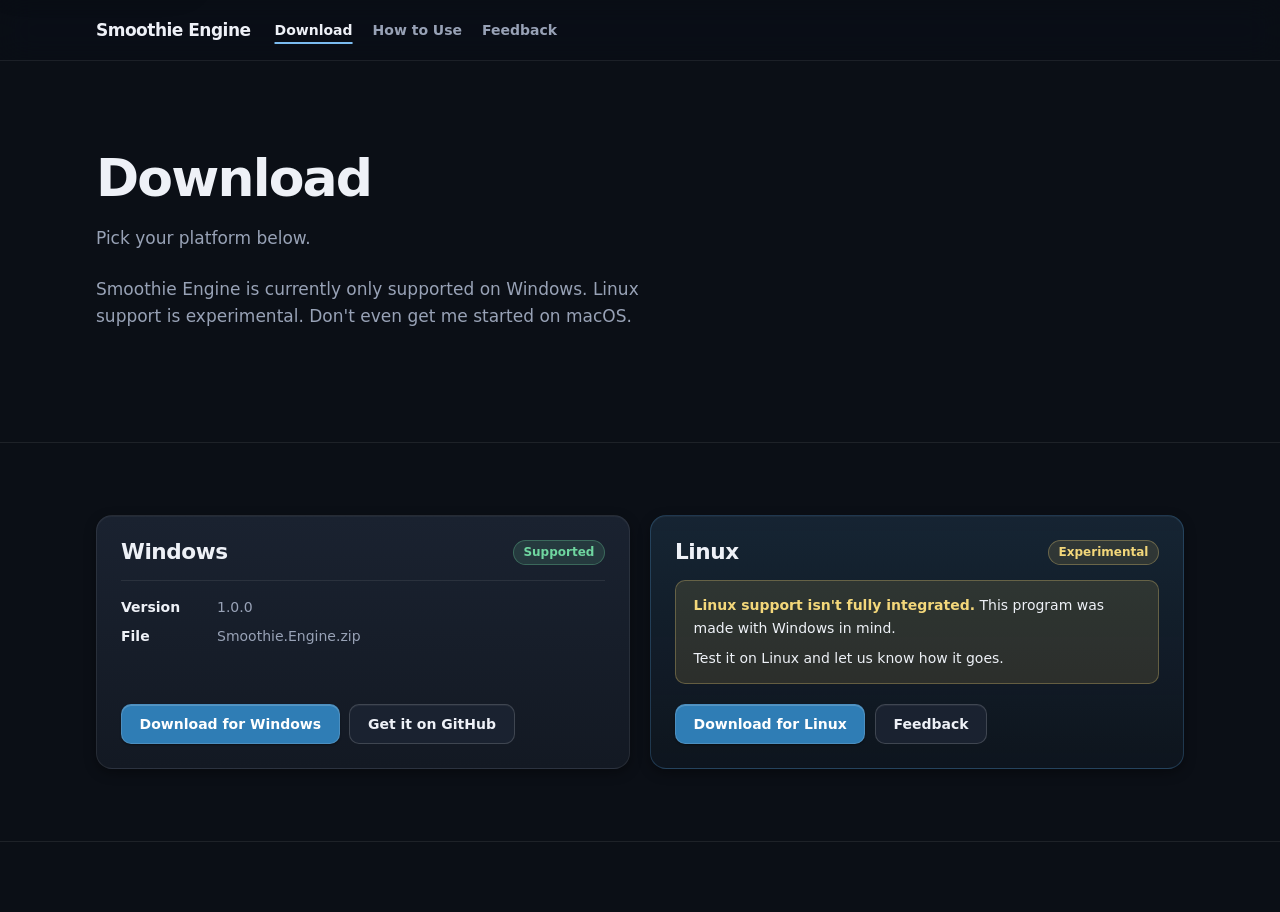
==== commit 9e3a7c22: "Fix download button class in download.html" ====
--- a/download.html
+++ b/download.html
@@ -67,11 +67,7 @@
               <p>Test it on Linux and let us know how it goes.</p>
             </div>
             <div class="card-actions button-row">
-<<<<<<< HEAD
-              <a class="button" href="https://github.com/seventyyyyyyfour-cell/Smoothie-Engine/releases/download/MainUpdate/Smoothie.Engine.exe">Download for Linux</a>
-=======
               <a class="button download-button" href="https://github.com/seventyyyyyyfour-cell/Smoothie-Engine/releases/download/MainUpdate/Smoothie.Engine.exe">Download for Linux</a>
->>>>>>> 0593f23 (Added test nodes)
               <a class="button button-secondary" href="index.html#feedback" target="_blank" rel="noopener">Feedback</a>
             </div>
           </article>
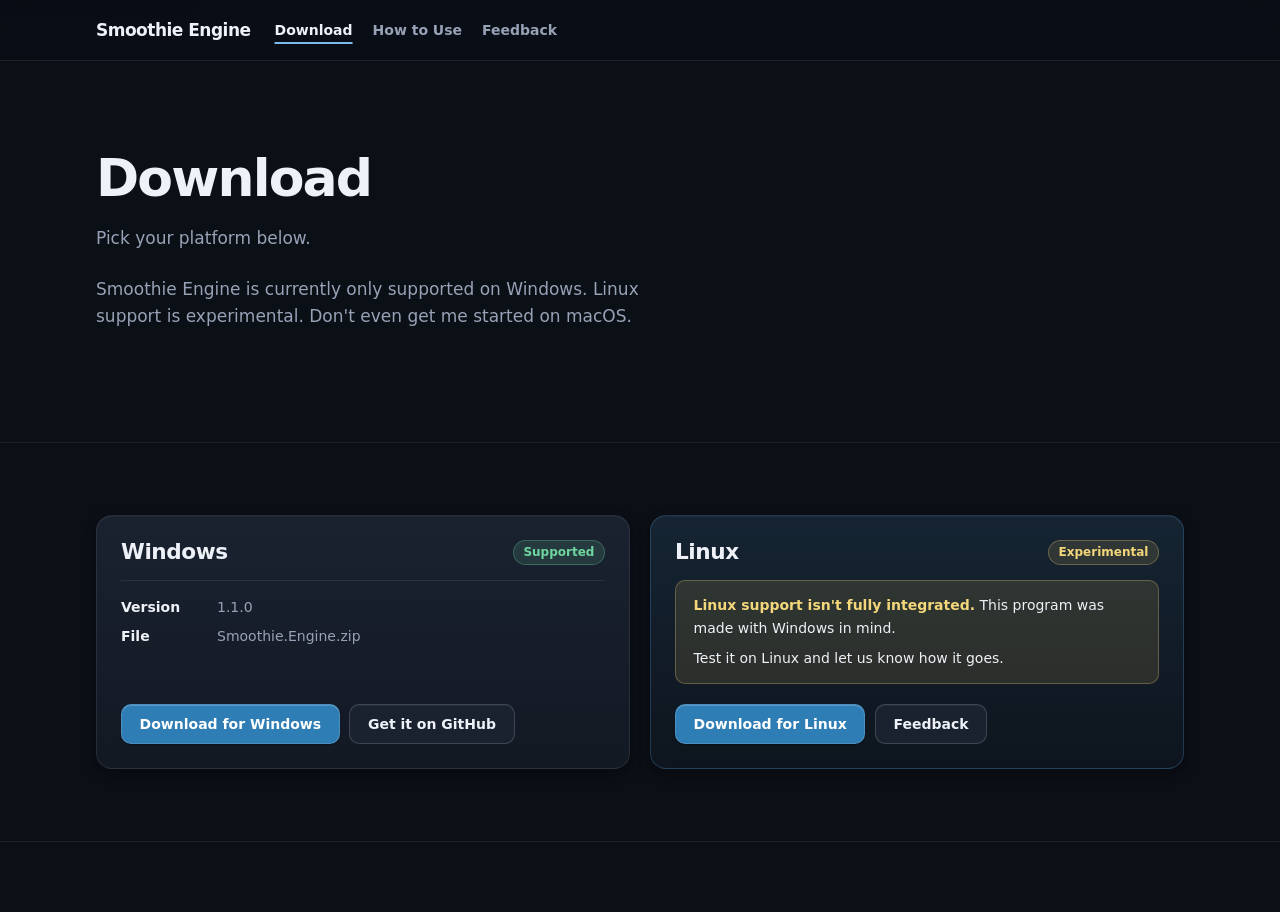
==== commit adeaf0e3: "Update download page" ====
--- a/download.html
+++ b/download.html
@@ -48,11 +48,11 @@
               <span class="tag tag-ok">Supported</span>
             </div>
             <dl class="spec">
-              <dt>Version</dt><dd>1.0.0</dd>
+              <dt>Version</dt><dd>1.1.0</dd>
               <dt>File</dt><dd>Smoothie.Engine.zip</dd>
             </dl>
             <div class="card-actions button-row">
-              <a class="button download-button" href="https://github.com/seventyyyyyyfour-cell/Smoothie-Engine/releases/download/MainUpdate/Smoothie.Engine.exe">Download for Windows</a>
+              <a class="button download-button" href="https://github.com/seventyyyyyyfour-cell/Smoothie-Engine/releases/download/1.1.0/Smoothie.Engine.exe">Download for Windows</a>
               <a class="button button-secondary" href="https://github.com/seventyyyyyyfour-cell/Smoothie-Engine/releases/tag/MainUpdate" target="_blank" rel="noopener">Get it on GitHub</a>
             </div>
           </article>
@@ -67,7 +67,7 @@
               <p>Test it on Linux and let us know how it goes.</p>
             </div>
             <div class="card-actions button-row">
-              <a class="button download-button" href="https://github.com/seventyyyyyyfour-cell/Smoothie-Engine/releases/download/MainUpdate/Smoothie.Engine.exe">Download for Linux</a>
+              <a class="button download-button" href="https://github.com/seventyyyyyyfour-cell/Smoothie-Engine/releases/download/1.1.0/Smoothie.Engine.exe">Download for Linux</a>
               <a class="button button-secondary" href="index.html#feedback" target="_blank" rel="noopener">Feedback</a>
             </div>
           </article>
